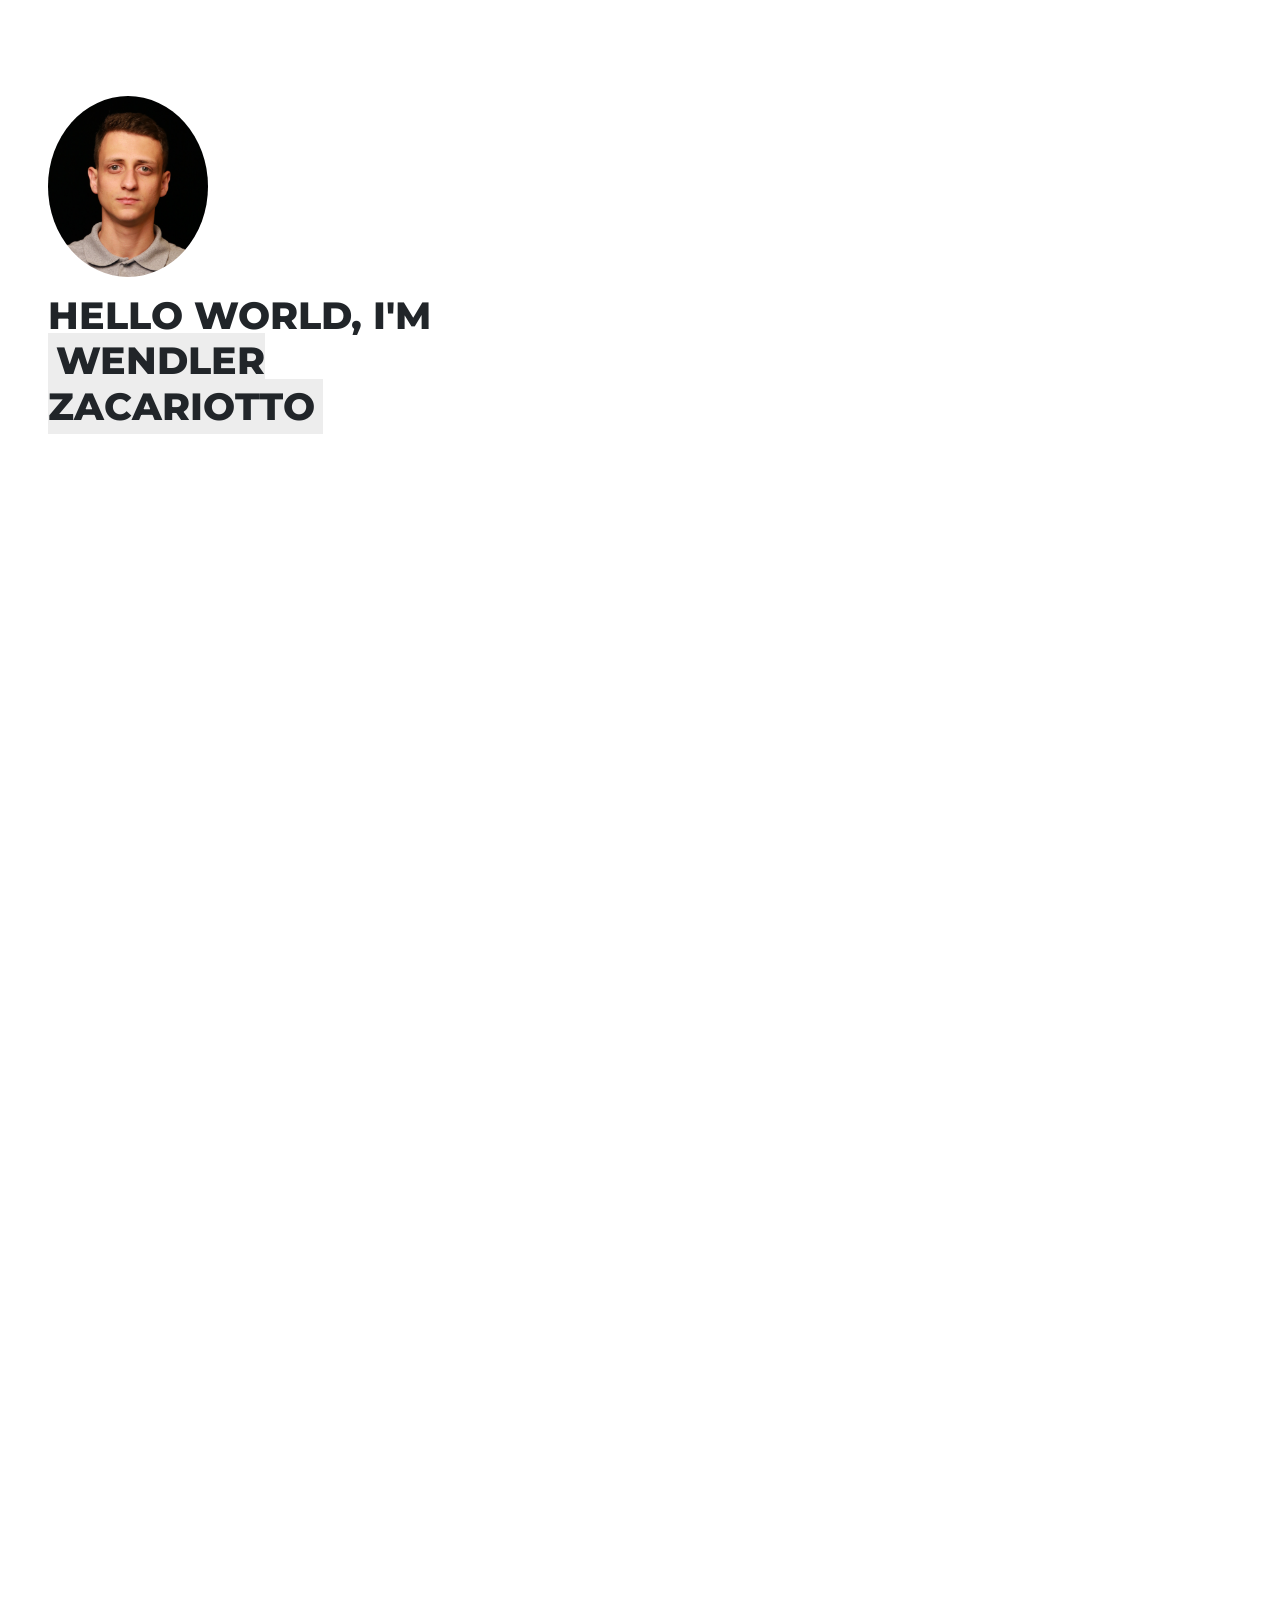
==== index.html @ e2d6850a "Initial Commit Hello world adding initial commit" ====
<!DOCTYPE html>
<html lang="en-US">
<head>
	<meta name="generator" content="Hugo 0.88.1" />
	<title>
			
			
					Wendler Zacariotto
			
	</title>
	<meta charset="utf-8">
	<meta name="viewport" content="width=device-width, initial-scale=1">
	
	<link rel="stylesheet" href="https://maxcdn.bootstrapcdn.com/bootstrap/4.0.0/css/bootstrap.min.css" integrity="sha384-Gn5384xqQ1aoWXA+058RXPxPg6fy4IWvTNh0E263XmFcJlSAwiGgFAW/dAiS6JXm" crossorigin="anonymous">
	
	<link rel="stylesheet" href="https://d1azc1qln24ryf.cloudfront.net/114779/Socicon/style-cf.css?u8vidh">
	<link rel="stylesheet" type="text/css" href="https://wenzaca.github.io/css/styles.css">
	
	<link href="https://fonts.googleapis.com/css?family=Montserrat:800" rel="stylesheet">
	<link rel="stylesheet" href="https://wenzaca.github.io/css/highlight.css">
	
	<link rel="stylesheet" href="https://use.fontawesome.com/releases/v5.3.1/css/all.css" integrity="sha384-mzrmE5qonljUremFsqc01SB46JvROS7bZs3IO2EmfFsd15uHvIt+Y8vEf7N7fWAU" crossorigin="anonymous">


	
	<meta name="author" content="Wendler Zacariotto">
	<meta name="theme-color" content="#000000">

	<link rel="alternate" type="application/rss&#43;xml" href="https://wenzaca.github.io/index.xml" />
	
<meta itemprop="name" content="Wendler Zacariotto">
<meta itemprop="description" content="">

<meta name="og:title" content="Wendler Zacariotto">
<meta name="og:description" content="">
<meta name="og:type" content="article">

<meta name="twitter:card" content="summary">
<meta name="twitter:title" content="Wendler Zacariotto">
<meta name="twitter:description" content="">

<meta name="article:author" content="Wendler Zacariotto">



<script type="application/ld+json">
{
    "@context": "http://schema.org",
    "@type": "WebSite",
    "url": "https:\/\/wenzaca.github.io\/",
    "name": "Wendler Zacariotto",
    "author": {
        "@type": "Person",
        "name": "Wendler Zacariotto"
    },
    "description": "",
}
</script>
 


</head>
<body class="clearfix">





<section id="sidebar" class="sidebar d-flex align-items-center p-5">
  <div class="main-info">

    <img src="https://wenzaca.github.io/images/author.jpeg" class="rounded-circle mb-3" width="160px">

    <h1 class="heading">Hello world, i&#39;m <span class="highlight">Wendler Zacariotto</span></h1>
    <p class="text-muted">Passionate about software development, I love seeing the results of my work being used by thousands of people!</p>

    <div class="social my-4">

      
        <a target="_blank" href="https://www.facebook.com/wenzaca/" rel="me">
          <i class="fab fa-facebook"></i>
        </a>
      
        <a target="_blank" href="https://github.com/wenzaca" rel="me">
          <i class="fab fa-github"></i>
        </a>
      
        <a target="_blank" href="https://www.instagram.com/wenzaca/" rel="me">
          <i class="fab fa-instagram"></i>
        </a>
      
        <a target="_blank" href="https://www.linkedin.com/in/wenzaca/" rel="me">
          <i class="fab fa-linkedin"></i>
        </a>
      
        <a target="_blank" href="https://medium.com/@wenzaca" rel="me">
          <i class="fab fa-medium"></i>
        </a>
      
        <a target="_blank" href="mailto:wenzaca@gmail.com">
          <i class="fas fa-envelope"></i>
        </a>
      

    </div>

    <div class="text-success my-3">
      <h2>About me</h2>
      <ul>
        <li>Software Developer Engineer II</li>
        <li>+5 years developing software</li>
        <li>Electrical engineer</li>
        <li>26 years old</li>
      </ul>
    </div>

    <a href="#contact" class="btn btn-dark btn-lg">Contact</a>


  </div>
</section>


<div class="main-content">
	
	

<section id="experience" class="green">
  <h2 class="heading">Experience</h2>
  <div id="timeline">
    
    <div class="timeline-item clearfix">
      <div class="timeline-icon"></div>
      
      <div class="timeline-content  right ">
        <span class="date">Jan 2015 - Oct 2015</span>
        <h6 class="h3 my-2">PUC Campinas</h6>
        
        
        <a target="_blank" href="https://www.puc-campinas.edu.br/">
          <i class="fas fa-link"></i>
          https://www.puc-campinas.edu.br/
        </a>
        
        <p class="">Scientific research using Python to control wireless sensor network</p>
      </div>
    </div>
    
    <div class="timeline-item clearfix">
      <div class="timeline-icon"></div>
      
      <div class="timeline-content ">
        <span class="date">Oct 2016 - Oct 2017</span>
        <h6 class="h3 my-2">Indra</h6>
        
        
        <a target="_blank" href="https://www.indracompany.com/">
          <i class="fas fa-link"></i>
          https://www.indracompany.com/
        </a>
        
        <p class="">Java developer Junior</p>
      </div>
    </div>
    
    <div class="timeline-item clearfix">
      <div class="timeline-icon"></div>
      
      <div class="timeline-content  right ">
        <span class="date">Oct 2017 - May 2018</span>
        <h6 class="h3 my-2">Actmind</h6>
        
        
        <a target="_blank" href="https://www.actminds.com/about-actminds/">
          <i class="fas fa-link"></i>
          https://www.actminds.com/about-actminds/
        </a>
        
        <p class="">Java Developer</p>
      </div>
    </div>
    
    <div class="timeline-item clearfix">
      <div class="timeline-icon"></div>
      
      <div class="timeline-content ">
        <span class="date">Aug 2018 - Aug 2019</span>
        <h6 class="h3 my-2">Amazon Web Services</h6>
        
        
        <a target="_blank" href="https://www.amazon.com/">
          <i class="fas fa-link"></i>
          https://www.amazon.com/
        </a>
        
        <p class="">Cloud Support Engineer</p>
      </div>
    </div>
    
    <div class="timeline-item clearfix">
      <div class="timeline-icon"></div>
      
      <div class="timeline-content  right ">
        <span class="date">Aug 2019 - Present</span>
        <h6 class="h3 my-2">Amazon</h6>
        
        
        <a target="_blank" href="https://www.amazon.com/">
          <i class="fas fa-link"></i>
          https://www.amazon.com/
        </a>
        
        <p class="">Software Developer Engineer II</p>
      </div>
    </div>
    
  </div>

</section>

</div>

<div style="z-index: 4; position: relative;">
	
	
</div>

<div class="main-content">
	

<section id="contact" class="bg-light d-flex align-items-center" style="height: 100vh;">
  <div class="container">
      <h2 class="heading mb-3">Contact</h2>

      <div class="text-success my-3">
        
      </div>

      <form action="https://formspree.io/wenzaca@gmail.com" method="post">
        <div class="form-row">
          <div class="col-12 col-xl-6 col-lg-6 col-md-6">
            <label>Name</label>
            <input type="text" class="form-control" name="name" placeholder="Name">
          </div>
          <div class="col-12 col-xl-6 col-lg-6 col-md-6">
            <label>Email</label>
            <input type="email" class="form-control" name="_replyto" placeholder="Email">
          </div>
        </div>

        <div class="form-group">
          <label>Message</label>
          <textarea placeholder="Message" name="message" class="form-control" rows="4"></textarea>
        </div>
        <button type="submit" class="btn btn-dark">Submit</button>
      </form>
  </div>
</section>

</div>

<script src="https://blog.uicard.io/js/highlight.min.js"></script>
<script>hljs.initHighlightingOnLoad();</script>

</body>

<script src="https://code.jquery.com/jquery-3.2.1.min.js" crossorigin="anonymous"></script>
<script src="https://cdnjs.cloudflare.com/ajax/libs/popper.js/1.12.9/umd/popper.min.js" integrity="sha384-ApNbgh9B+Y1QKtv3Rn7W3mgPxhU9K/ScQsAP7hUibX39j7fakFPskvXusvfa0b4Q" crossorigin="anonymous"></script>
<script src="https://maxcdn.bootstrapcdn.com/bootstrap/4.0.0/js/bootstrap.min.js" integrity="sha384-JZR6Spejh4U02d8jOt6vLEHfe/JQGiRRSQQxSfFWpi1MquVdAyjUar5+76PVCmYl" crossorigin="anonymous"></script>
<script src="https://wenzaca.github.io//js/main.js"></script>
</html>
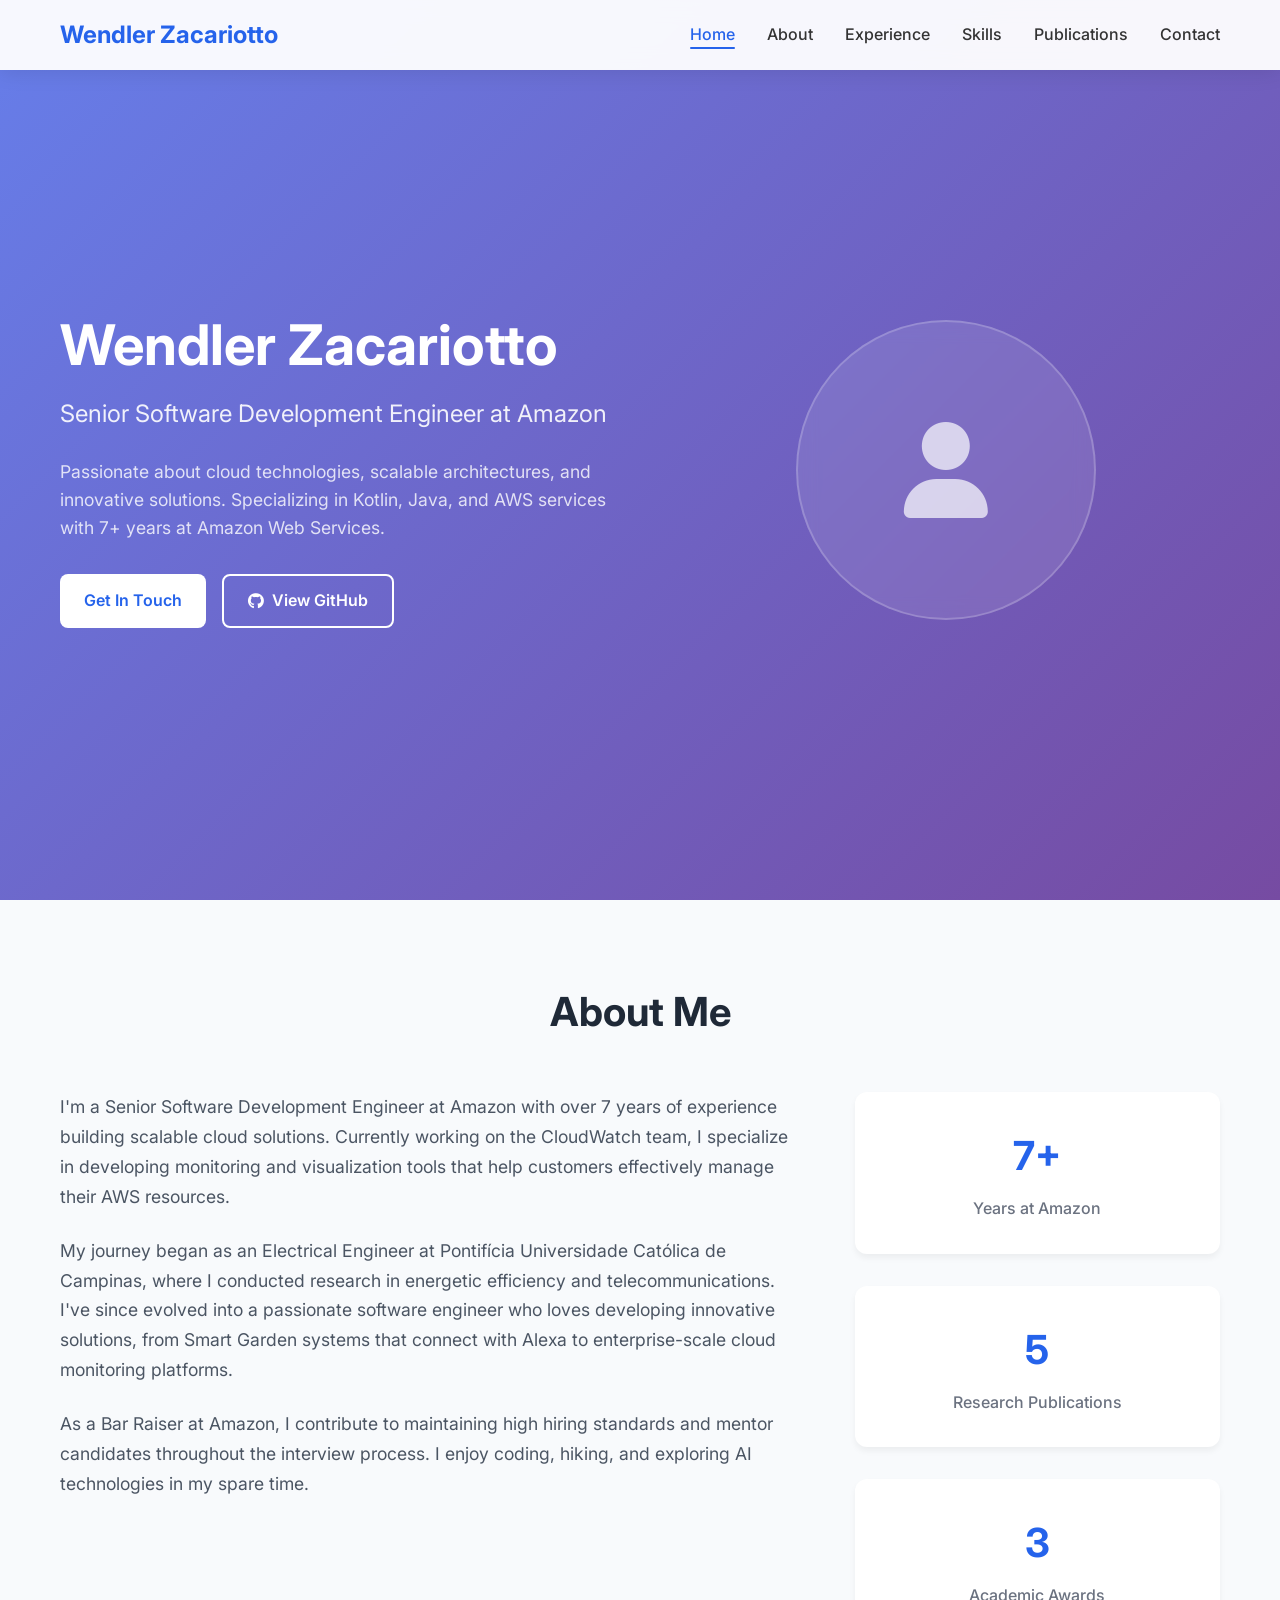
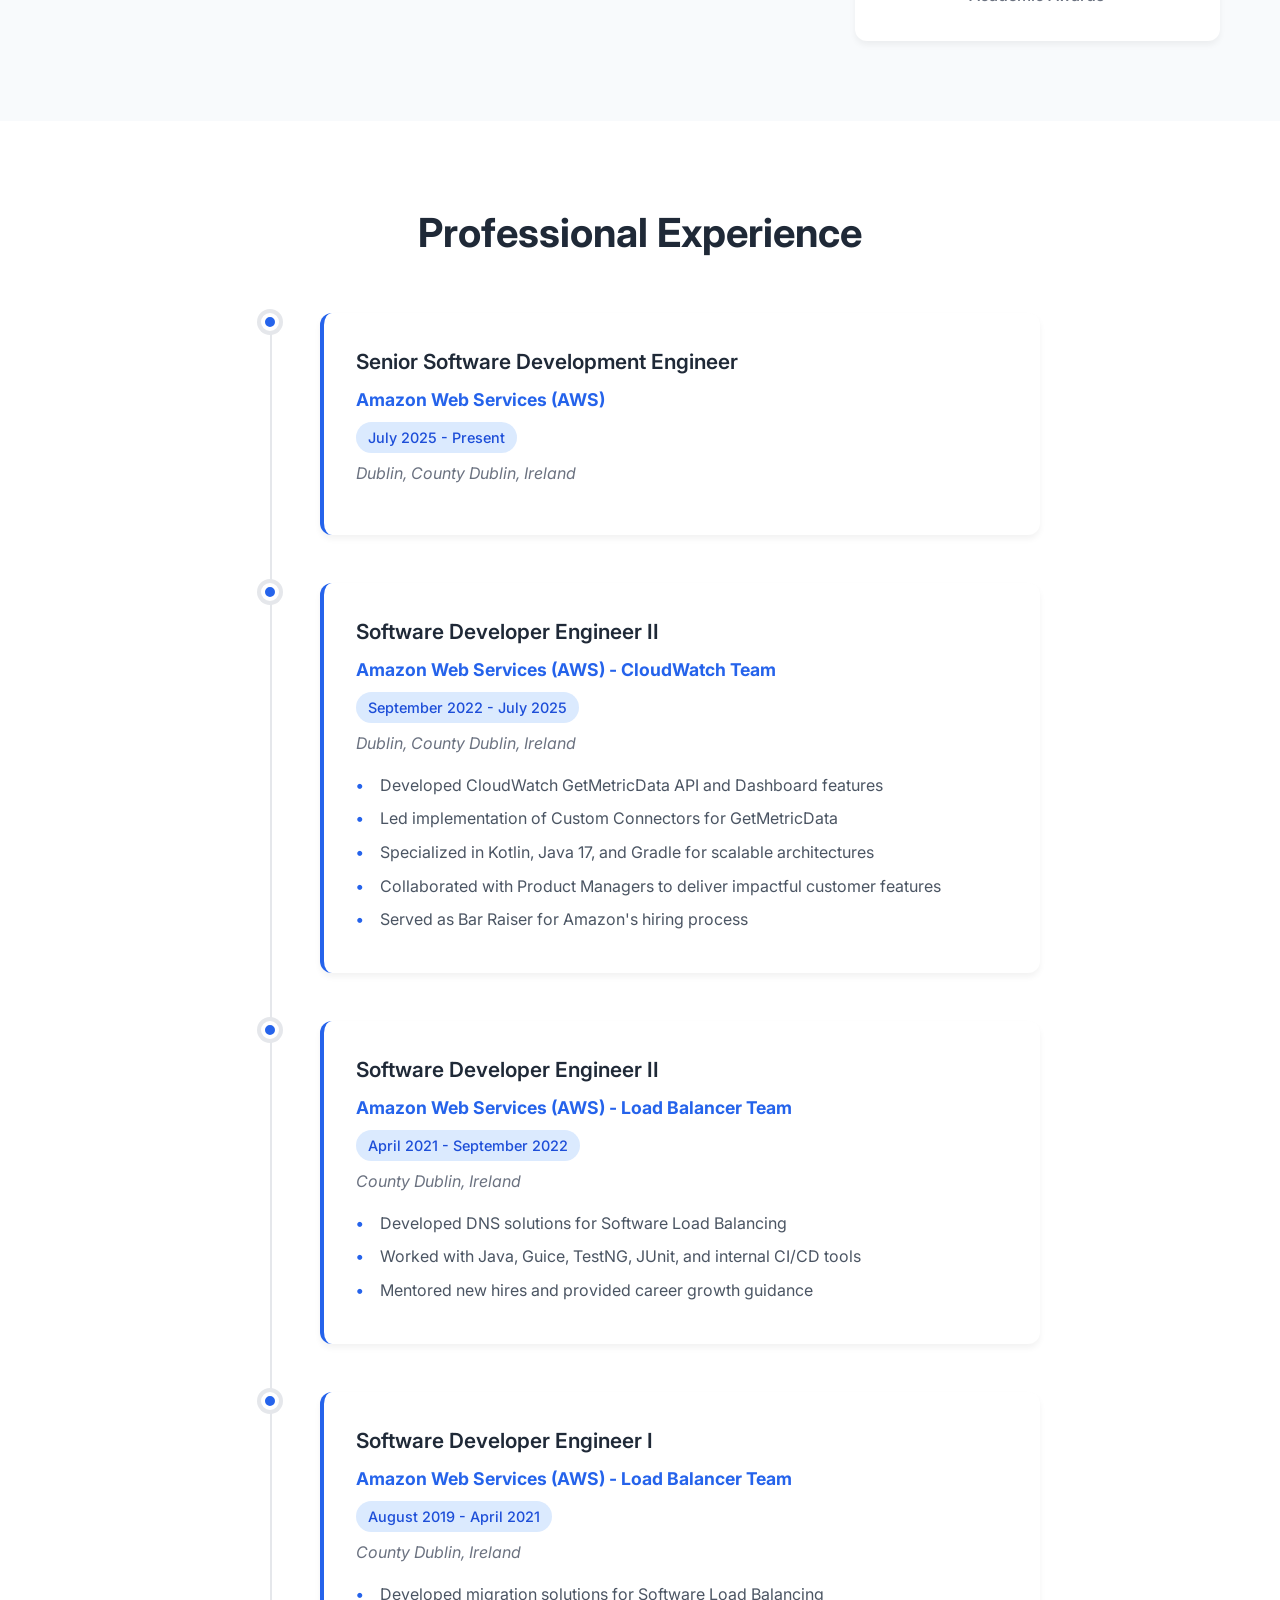
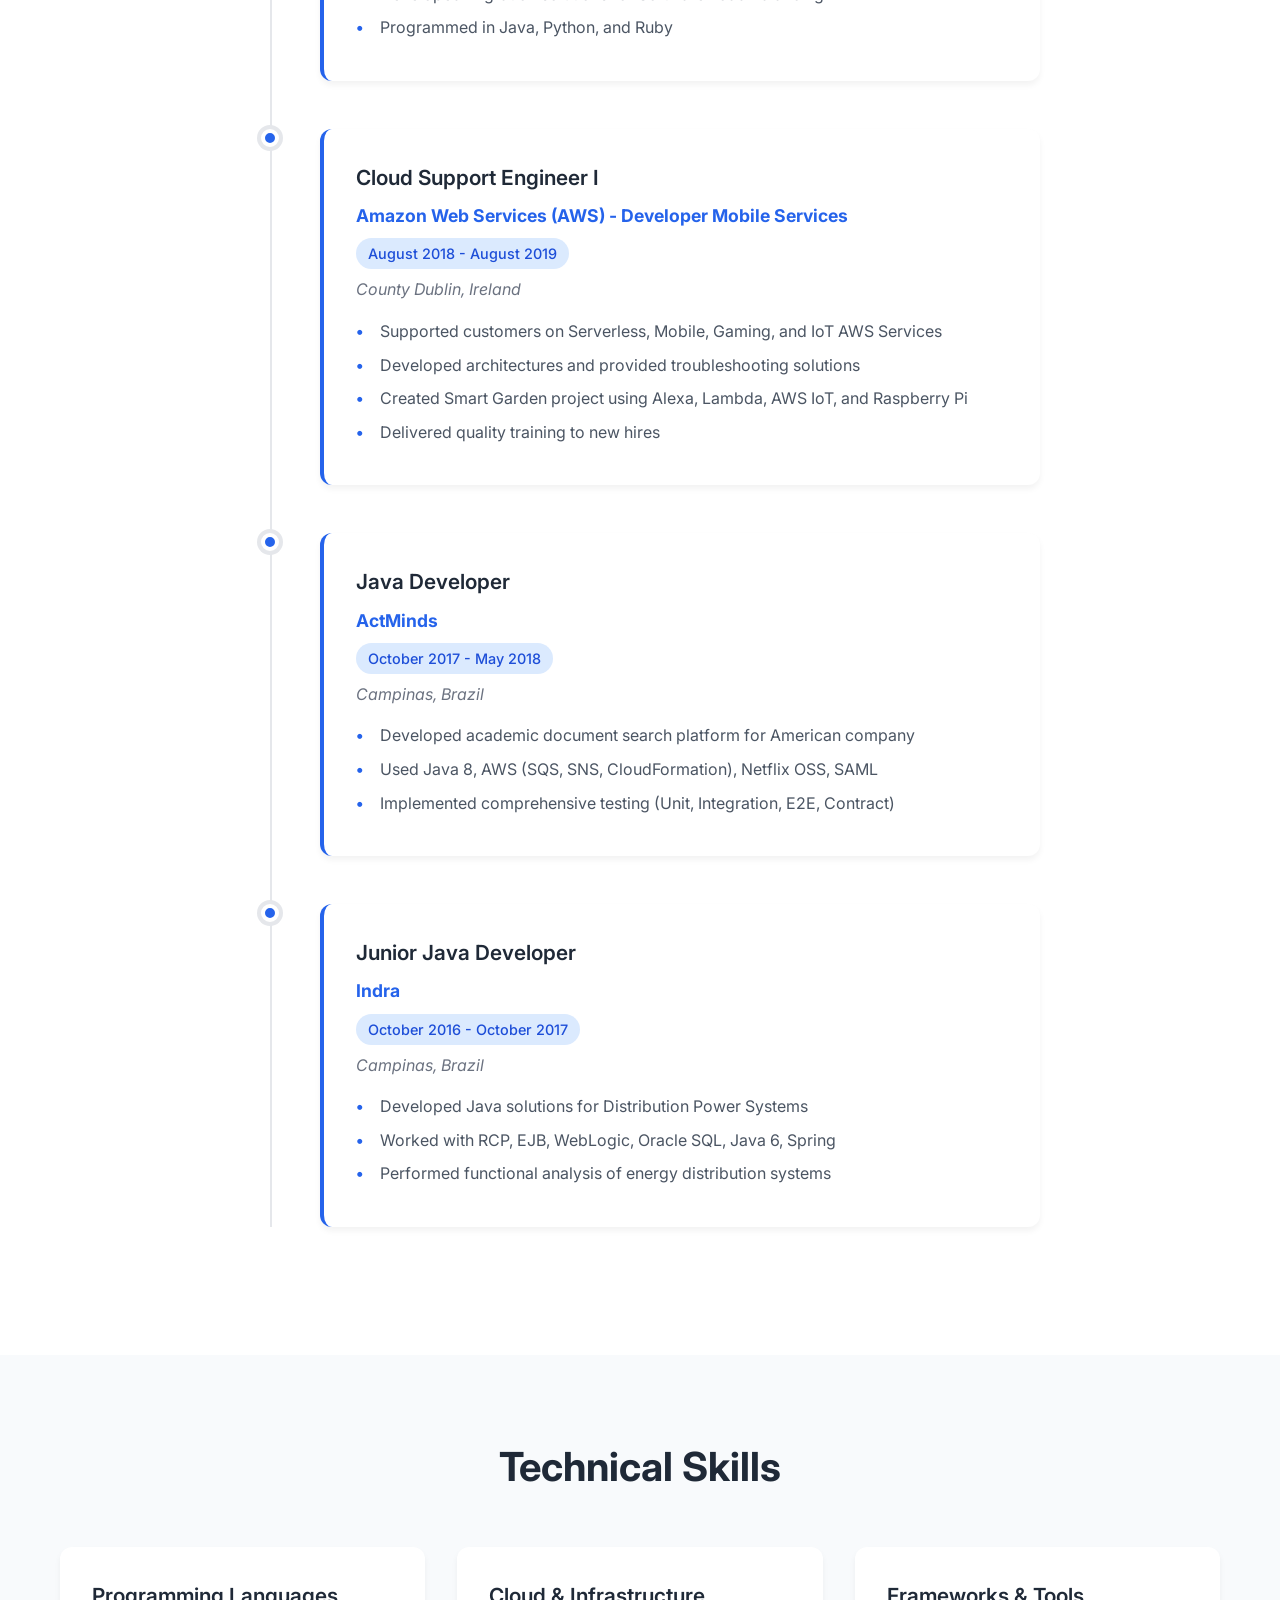
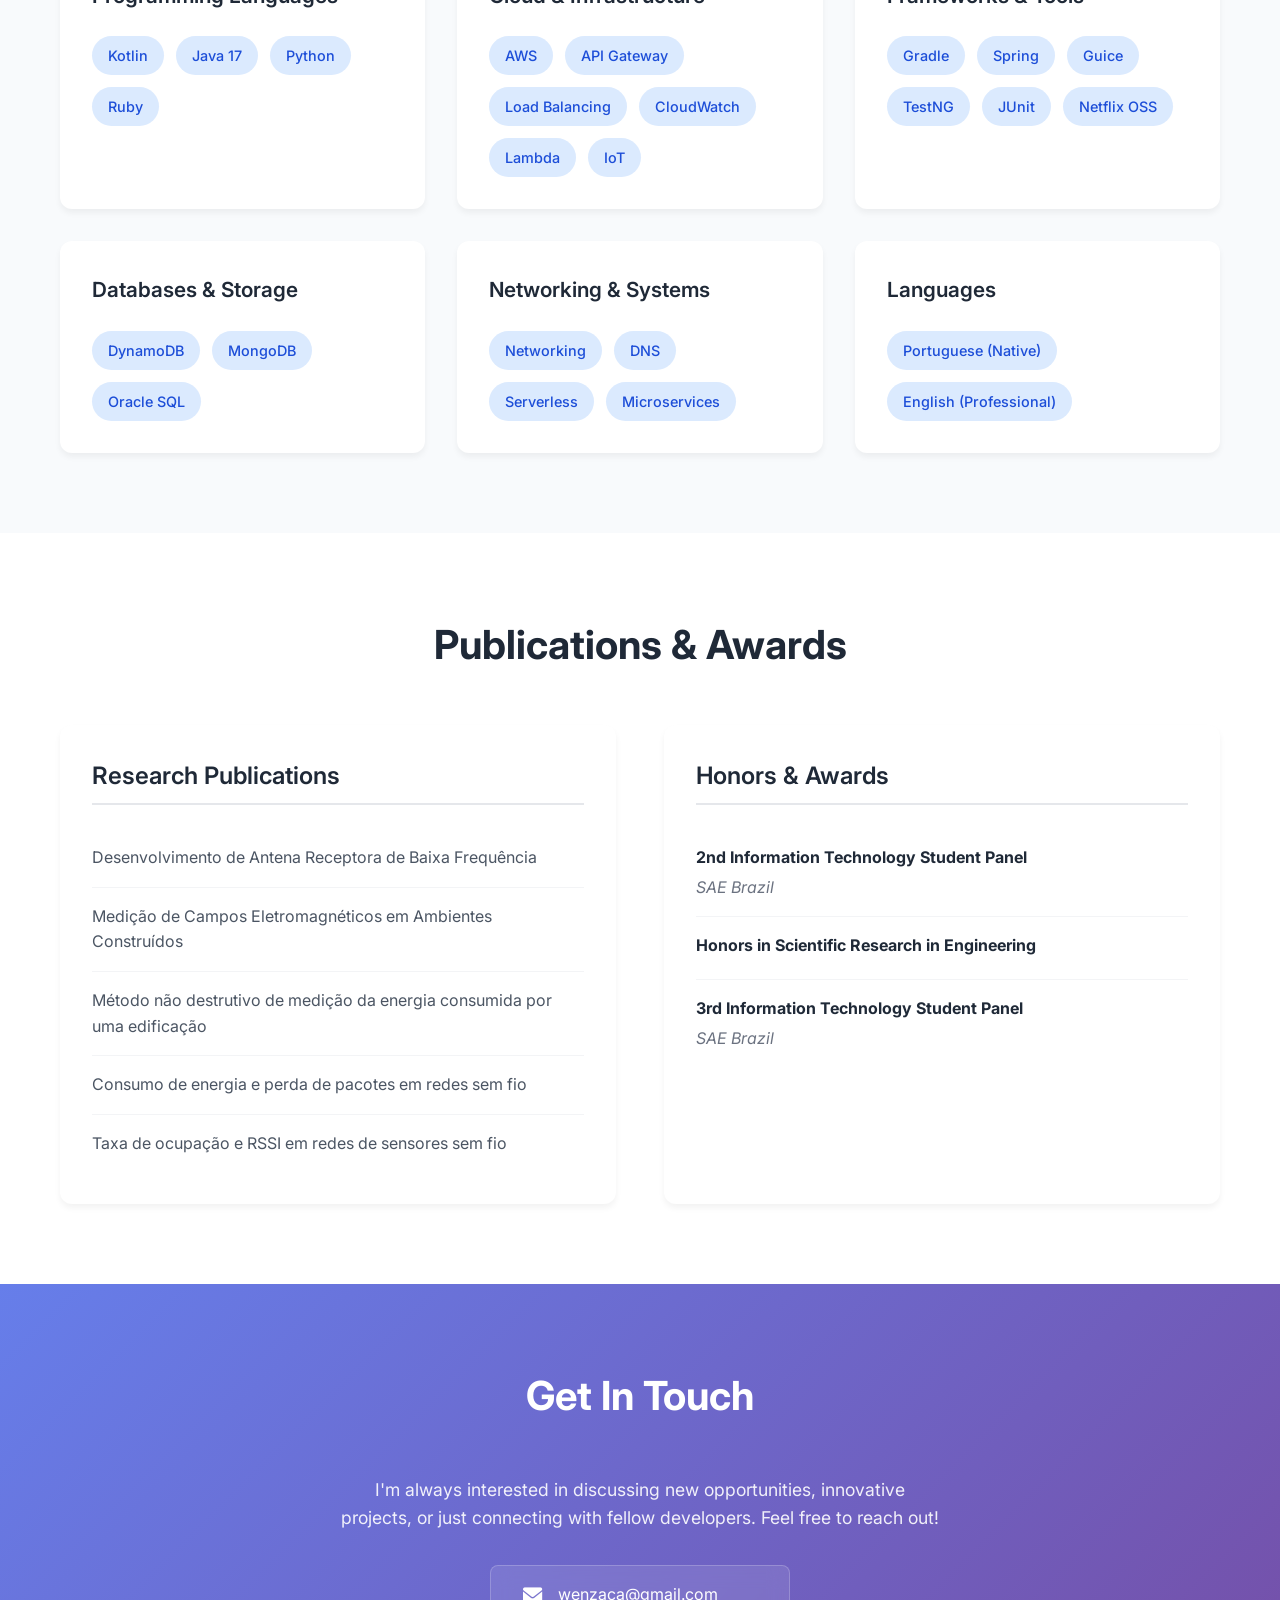
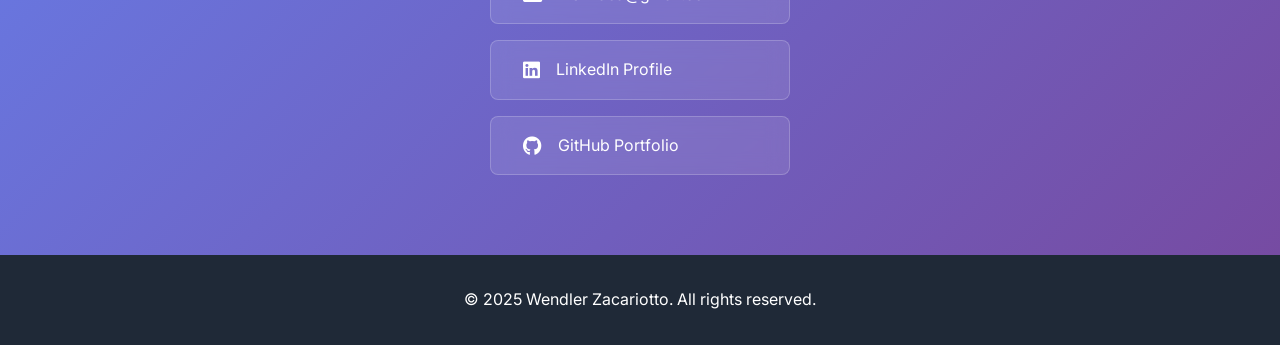
==== commit 31a85477: "Initial portfolio website - Professional site for Wendler Zacariotto" ====
--- a/index.html
+++ b/index.html
@@ -1,274 +1,357 @@
-
-
 <!DOCTYPE html>
-<html lang="en-US">
+<html lang="en">
 <head>
-	<meta name="generator" content="Hugo 0.88.1" />
-	<title>
-			
-			
-					Wendler Zacariotto
-			
-	</title>
-	<meta charset="utf-8">
-	<meta name="viewport" content="width=device-width, initial-scale=1">
-	
-	<link rel="stylesheet" href="https://maxcdn.bootstrapcdn.com/bootstrap/4.0.0/css/bootstrap.min.css" integrity="sha384-Gn5384xqQ1aoWXA+058RXPxPg6fy4IWvTNh0E263XmFcJlSAwiGgFAW/dAiS6JXm" crossorigin="anonymous">
-	
-	<link rel="stylesheet" href="https://d1azc1qln24ryf.cloudfront.net/114779/Socicon/style-cf.css?u8vidh">
-	<link rel="stylesheet" type="text/css" href="https://wenzaca.github.io/css/styles.css">
-	
-	<link href="https://fonts.googleapis.com/css?family=Montserrat:800" rel="stylesheet">
-	<link rel="stylesheet" href="https://wenzaca.github.io/css/highlight.css">
-	
-	<link rel="stylesheet" href="https://use.fontawesome.com/releases/v5.3.1/css/all.css" integrity="sha384-mzrmE5qonljUremFsqc01SB46JvROS7bZs3IO2EmfFsd15uHvIt+Y8vEf7N7fWAU" crossorigin="anonymous">
-
-
-	
-	<meta name="author" content="Wendler Zacariotto">
-	<meta name="theme-color" content="#000000">
-
-	<link rel="alternate" type="application/rss&#43;xml" href="https://wenzaca.github.io/index.xml" />
-	
-<meta itemprop="name" content="Wendler Zacariotto">
-<meta itemprop="description" content="">
-
-<meta name="og:title" content="Wendler Zacariotto">
-<meta name="og:description" content="">
-<meta name="og:type" content="article">
-
-<meta name="twitter:card" content="summary">
-<meta name="twitter:title" content="Wendler Zacariotto">
-<meta name="twitter:description" content="">
-
-<meta name="article:author" content="Wendler Zacariotto">
-
-
-
-<script type="application/ld+json">
-{
-    "@context": "http://schema.org",
-    "@type": "WebSite",
-    "url": "https:\/\/wenzaca.github.io\/",
-    "name": "Wendler Zacariotto",
-    "author": {
-        "@type": "Person",
-        "name": "Wendler Zacariotto"
-    },
-    "description": "",
-}
-</script>
- 
-
-
+    <meta charset="UTF-8">
+    <meta name="viewport" content="width=device-width, initial-scale=1.0">
+    <title>Wendler Zacariotto - Senior Software Development Engineer</title>
+    <link rel="stylesheet" href="styles.css">
+    <link href="https://fonts.googleapis.com/css2?family=Inter:wght@300;400;500;600;700&display=swap" rel="stylesheet">
+    <link rel="stylesheet" href="https://cdnjs.cloudflare.com/ajax/libs/font-awesome/6.0.0/css/all.min.css">
 </head>
-<body class="clearfix">
-
-
-
-
-
-<section id="sidebar" class="sidebar d-flex align-items-center p-5">
-  <div class="main-info">
-
-    <img src="https://wenzaca.github.io/images/author.jpeg" class="rounded-circle mb-3" width="160px">
-
-    <h1 class="heading">Hello world, i&#39;m <span class="highlight">Wendler Zacariotto</span></h1>
-    <p class="text-muted">Passionate about software development, I love seeing the results of my work being used by thousands of people!</p>
-
-    <div class="social my-4">
-
-      
-        <a target="_blank" href="https://www.facebook.com/wenzaca/" rel="me">
-          <i class="fab fa-facebook"></i>
-        </a>
-      
-        <a target="_blank" href="https://github.com/wenzaca" rel="me">
-          <i class="fab fa-github"></i>
-        </a>
-      
-        <a target="_blank" href="https://www.instagram.com/wenzaca/" rel="me">
-          <i class="fab fa-instagram"></i>
-        </a>
-      
-        <a target="_blank" href="https://www.linkedin.com/in/wenzaca/" rel="me">
-          <i class="fab fa-linkedin"></i>
-        </a>
-      
-        <a target="_blank" href="https://medium.com/@wenzaca" rel="me">
-          <i class="fab fa-medium"></i>
-        </a>
-      
-        <a target="_blank" href="mailto:wenzaca@gmail.com">
-          <i class="fas fa-envelope"></i>
-        </a>
-      
-
-    </div>
-
-    <div class="text-success my-3">
-      <h2>About me</h2>
-      <ul>
-        <li>Software Developer Engineer II</li>
-        <li>+5 years developing software</li>
-        <li>Electrical engineer</li>
-        <li>26 years old</li>
-      </ul>
-    </div>
-
-    <a href="#contact" class="btn btn-dark btn-lg">Contact</a>
-
-
-  </div>
-</section>
-
-
-<div class="main-content">
-	
-	
-
-<section id="experience" class="green">
-  <h2 class="heading">Experience</h2>
-  <div id="timeline">
-    
-    <div class="timeline-item clearfix">
-      <div class="timeline-icon"></div>
-      
-      <div class="timeline-content  right ">
-        <span class="date">Jan 2015 - Oct 2015</span>
-        <h6 class="h3 my-2">PUC Campinas</h6>
-        
-        
-        <a target="_blank" href="https://www.puc-campinas.edu.br/">
-          <i class="fas fa-link"></i>
-          https://www.puc-campinas.edu.br/
-        </a>
-        
-        <p class="">Scientific research using Python to control wireless sensor network</p>
-      </div>
-    </div>
-    
-    <div class="timeline-item clearfix">
-      <div class="timeline-icon"></div>
-      
-      <div class="timeline-content ">
-        <span class="date">Oct 2016 - Oct 2017</span>
-        <h6 class="h3 my-2">Indra</h6>
-        
-        
-        <a target="_blank" href="https://www.indracompany.com/">
-          <i class="fas fa-link"></i>
-          https://www.indracompany.com/
-        </a>
-        
-        <p class="">Java developer Junior</p>
-      </div>
-    </div>
-    
-    <div class="timeline-item clearfix">
-      <div class="timeline-icon"></div>
-      
-      <div class="timeline-content  right ">
-        <span class="date">Oct 2017 - May 2018</span>
-        <h6 class="h3 my-2">Actmind</h6>
-        
-        
-        <a target="_blank" href="https://www.actminds.com/about-actminds/">
-          <i class="fas fa-link"></i>
-          https://www.actminds.com/about-actminds/
-        </a>
-        
-        <p class="">Java Developer</p>
-      </div>
-    </div>
-    
-    <div class="timeline-item clearfix">
-      <div class="timeline-icon"></div>
-      
-      <div class="timeline-content ">
-        <span class="date">Aug 2018 - Aug 2019</span>
-        <h6 class="h3 my-2">Amazon Web Services</h6>
-        
-        
-        <a target="_blank" href="https://www.amazon.com/">
-          <i class="fas fa-link"></i>
-          https://www.amazon.com/
-        </a>
-        
-        <p class="">Cloud Support Engineer</p>
-      </div>
-    </div>
-    
-    <div class="timeline-item clearfix">
-      <div class="timeline-icon"></div>
-      
-      <div class="timeline-content  right ">
-        <span class="date">Aug 2019 - Present</span>
-        <h6 class="h3 my-2">Amazon</h6>
-        
-        
-        <a target="_blank" href="https://www.amazon.com/">
-          <i class="fas fa-link"></i>
-          https://www.amazon.com/
-        </a>
-        
-        <p class="">Software Developer Engineer II</p>
-      </div>
-    </div>
-    
-  </div>
-
-</section>
-
-</div>
-
-<div style="z-index: 4; position: relative;">
-	
-	
-</div>
-
-<div class="main-content">
-	
-
-<section id="contact" class="bg-light d-flex align-items-center" style="height: 100vh;">
-  <div class="container">
-      <h2 class="heading mb-3">Contact</h2>
-
-      <div class="text-success my-3">
-        
-      </div>
-
-      <form action="https://formspree.io/wenzaca@gmail.com" method="post">
-        <div class="form-row">
-          <div class="col-12 col-xl-6 col-lg-6 col-md-6">
-            <label>Name</label>
-            <input type="text" class="form-control" name="name" placeholder="Name">
-          </div>
-          <div class="col-12 col-xl-6 col-lg-6 col-md-6">
-            <label>Email</label>
-            <input type="email" class="form-control" name="_replyto" placeholder="Email">
-          </div>
+<body>
+    <nav class="navbar">
+        <div class="nav-container">
+            <div class="nav-logo">
+                <a href="#home">Wendler Zacariotto</a>
+            </div>
+            <ul class="nav-menu">
+                <li class="nav-item">
+                    <a href="#home" class="nav-link">Home</a>
+                </li>
+                <li class="nav-item">
+                    <a href="#about" class="nav-link">About</a>
+                </li>
+                <li class="nav-item">
+                    <a href="#experience" class="nav-link">Experience</a>
+                </li>
+                <li class="nav-item">
+                    <a href="#skills" class="nav-link">Skills</a>
+                </li>
+                <li class="nav-item">
+                    <a href="#publications" class="nav-link">Publications</a>
+                </li>
+                <li class="nav-item">
+                    <a href="#contact" class="nav-link">Contact</a>
+                </li>
+            </ul>
+            <div class="hamburger">
+                <span class="bar"></span>
+                <span class="bar"></span>
+                <span class="bar"></span>
+            </div>
         </div>
-
-        <div class="form-group">
-          <label>Message</label>
-          <textarea placeholder="Message" name="message" class="form-control" rows="4"></textarea>
+    </nav>
+
+    <main>
+        <!-- Hero Section -->
+        <section id="home" class="hero">
+            <div class="hero-container">
+                <div class="hero-content">
+                    <h1 class="hero-title">Wendler Zacariotto</h1>
+                    <h2 class="hero-subtitle">Senior Software Development Engineer at Amazon</h2>
+                    <p class="hero-description">
+                        Passionate about cloud technologies, scalable architectures, and innovative solutions. 
+                        Specializing in Kotlin, Java, and AWS services with 7+ years at Amazon Web Services.
+                    </p>
+                    <div class="hero-buttons">
+                        <a href="#contact" class="btn btn-primary">Get In Touch</a>
+                        <a href="https://github.com/wenzaca" target="_blank" class="btn btn-secondary">
+                            <i class="fab fa-github"></i> View GitHub
+                        </a>
+                    </div>
+                </div>
+                <div class="hero-image">
+                    <div class="profile-placeholder">
+                        <i class="fas fa-user"></i>
+                    </div>
+                </div>
+            </div>
+        </section>
+
+        <!-- About Section -->
+        <section id="about" class="about">
+            <div class="container">
+                <h2 class="section-title">About Me</h2>
+                <div class="about-content">
+                    <div class="about-text">
+                        <p>
+                            I'm a Senior Software Development Engineer at Amazon with over 7 years of experience 
+                            building scalable cloud solutions. Currently working on the CloudWatch team, I specialize 
+                            in developing monitoring and visualization tools that help customers effectively manage 
+                            their AWS resources.
+                        </p>
+                        <p>
+                            My journey began as an Electrical Engineer at Pontifícia Universidade Católica de Campinas, 
+                            where I conducted research in energetic efficiency and telecommunications. I've since evolved 
+                            into a passionate software engineer who loves developing innovative solutions, from Smart 
+                            Garden systems that connect with Alexa to enterprise-scale cloud monitoring platforms.
+                        </p>
+                        <p>
+                            As a Bar Raiser at Amazon, I contribute to maintaining high hiring standards and mentor 
+                            candidates throughout the interview process. I enjoy coding, hiking, and exploring AI 
+                            technologies in my spare time.
+                        </p>
+                    </div>
+                    <div class="about-stats">
+                        <div class="stat">
+                            <h3>7+</h3>
+                            <p>Years at Amazon</p>
+                        </div>
+                        <div class="stat">
+                            <h3>5</h3>
+                            <p>Research Publications</p>
+                        </div>
+                        <div class="stat">
+                            <h3>3</h3>
+                            <p>Academic Awards</p>
+                        </div>
+                    </div>
+                </div>
+            </div>
+        </section>
+
+        <!-- Experience Section -->
+        <section id="experience" class="experience">
+            <div class="container">
+                <h2 class="section-title">Professional Experience</h2>
+                <div class="timeline">
+                    <div class="timeline-item">
+                        <div class="timeline-dot"></div>
+                        <div class="timeline-content">
+                            <h3>Senior Software Development Engineer</h3>
+                            <h4>Amazon Web Services (AWS)</h4>
+                            <span class="timeline-date">July 2025 - Present</span>
+                            <p class="timeline-location">Dublin, County Dublin, Ireland</p>
+                        </div>
+                    </div>
+
+                    <div class="timeline-item">
+                        <div class="timeline-dot"></div>
+                        <div class="timeline-content">
+                            <h3>Software Developer Engineer II</h3>
+                            <h4>Amazon Web Services (AWS) - CloudWatch Team</h4>
+                            <span class="timeline-date">September 2022 - July 2025</span>
+                            <p class="timeline-location">Dublin, County Dublin, Ireland</p>
+                            <ul>
+                                <li>Developed CloudWatch GetMetricData API and Dashboard features</li>
+                                <li>Led implementation of Custom Connectors for GetMetricData</li>
+                                <li>Specialized in Kotlin, Java 17, and Gradle for scalable architectures</li>
+                                <li>Collaborated with Product Managers to deliver impactful customer features</li>
+                                <li>Served as Bar Raiser for Amazon's hiring process</li>
+                            </ul>
+                        </div>
+                    </div>
+
+                    <div class="timeline-item">
+                        <div class="timeline-dot"></div>
+                        <div class="timeline-content">
+                            <h3>Software Developer Engineer II</h3>
+                            <h4>Amazon Web Services (AWS) - Load Balancer Team</h4>
+                            <span class="timeline-date">April 2021 - September 2022</span>
+                            <p class="timeline-location">County Dublin, Ireland</p>
+                            <ul>
+                                <li>Developed DNS solutions for Software Load Balancing</li>
+                                <li>Worked with Java, Guice, TestNG, JUnit, and internal CI/CD tools</li>
+                                <li>Mentored new hires and provided career growth guidance</li>
+                            </ul>
+                        </div>
+                    </div>
+
+                    <div class="timeline-item">
+                        <div class="timeline-dot"></div>
+                        <div class="timeline-content">
+                            <h3>Software Developer Engineer I</h3>
+                            <h4>Amazon Web Services (AWS) - Load Balancer Team</h4>
+                            <span class="timeline-date">August 2019 - April 2021</span>
+                            <p class="timeline-location">County Dublin, Ireland</p>
+                            <ul>
+                                <li>Developed migration solutions for Software Load Balancing</li>
+                                <li>Programmed in Java, Python, and Ruby</li>
+                            </ul>
+                        </div>
+                    </div>
+
+                    <div class="timeline-item">
+                        <div class="timeline-dot"></div>
+                        <div class="timeline-content">
+                            <h3>Cloud Support Engineer I</h3>
+                            <h4>Amazon Web Services (AWS) - Developer Mobile Services</h4>
+                            <span class="timeline-date">August 2018 - August 2019</span>
+                            <p class="timeline-location">County Dublin, Ireland</p>
+                            <ul>
+                                <li>Supported customers on Serverless, Mobile, Gaming, and IoT AWS Services</li>
+                                <li>Developed architectures and provided troubleshooting solutions</li>
+                                <li>Created Smart Garden project using Alexa, Lambda, AWS IoT, and Raspberry Pi</li>
+                                <li>Delivered quality training to new hires</li>
+                            </ul>
+                        </div>
+                    </div>
+
+                    <div class="timeline-item">
+                        <div class="timeline-dot"></div>
+                        <div class="timeline-content">
+                            <h3>Java Developer</h3>
+                            <h4>ActMinds</h4>
+                            <span class="timeline-date">October 2017 - May 2018</span>
+                            <p class="timeline-location">Campinas, Brazil</p>
+                            <ul>
+                                <li>Developed academic document search platform for American company</li>
+                                <li>Used Java 8, AWS (SQS, SNS, CloudFormation), Netflix OSS, SAML</li>
+                                <li>Implemented comprehensive testing (Unit, Integration, E2E, Contract)</li>
+                            </ul>
+                        </div>
+                    </div>
+
+                    <div class="timeline-item">
+                        <div class="timeline-dot"></div>
+                        <div class="timeline-content">
+                            <h3>Junior Java Developer</h3>
+                            <h4>Indra</h4>
+                            <span class="timeline-date">October 2016 - October 2017</span>
+                            <p class="timeline-location">Campinas, Brazil</p>
+                            <ul>
+                                <li>Developed Java solutions for Distribution Power Systems</li>
+                                <li>Worked with RCP, EJB, WebLogic, Oracle SQL, Java 6, Spring</li>
+                                <li>Performed functional analysis of energy distribution systems</li>
+                            </ul>
+                        </div>
+                    </div>
+                </div>
+            </div>
+        </section>
+
+        <!-- Skills Section -->
+        <section id="skills" class="skills">
+            <div class="container">
+                <h2 class="section-title">Technical Skills</h2>
+                <div class="skills-grid">
+                    <div class="skill-category">
+                        <h3>Programming Languages</h3>
+                        <div class="skill-tags">
+                            <span class="skill-tag">Kotlin</span>
+                            <span class="skill-tag">Java 17</span>
+                            <span class="skill-tag">Python</span>
+                            <span class="skill-tag">Ruby</span>
+                        </div>
+                    </div>
+                    <div class="skill-category">
+                        <h3>Cloud & Infrastructure</h3>
+                        <div class="skill-tags">
+                            <span class="skill-tag">AWS</span>
+                            <span class="skill-tag">API Gateway</span>
+                            <span class="skill-tag">Load Balancing</span>
+                            <span class="skill-tag">CloudWatch</span>
+                            <span class="skill-tag">Lambda</span>
+                            <span class="skill-tag">IoT</span>
+                        </div>
+                    </div>
+                    <div class="skill-category">
+                        <h3>Frameworks & Tools</h3>
+                        <div class="skill-tags">
+                            <span class="skill-tag">Gradle</span>
+                            <span class="skill-tag">Spring</span>
+                            <span class="skill-tag">Guice</span>
+                            <span class="skill-tag">TestNG</span>
+                            <span class="skill-tag">JUnit</span>
+                            <span class="skill-tag">Netflix OSS</span>
+                        </div>
+                    </div>
+                    <div class="skill-category">
+                        <h3>Databases & Storage</h3>
+                        <div class="skill-tags">
+                            <span class="skill-tag">DynamoDB</span>
+                            <span class="skill-tag">MongoDB</span>
+                            <span class="skill-tag">Oracle SQL</span>
+                        </div>
+                    </div>
+                    <div class="skill-category">
+                        <h3>Networking & Systems</h3>
+                        <div class="skill-tags">
+                            <span class="skill-tag">Networking</span>
+                            <span class="skill-tag">DNS</span>
+                            <span class="skill-tag">Serverless</span>
+                            <span class="skill-tag">Microservices</span>
+                        </div>
+                    </div>
+                    <div class="skill-category">
+                        <h3>Languages</h3>
+                        <div class="skill-tags">
+                            <span class="skill-tag">Portuguese (Native)</span>
+                            <span class="skill-tag">English (Professional)</span>
+                        </div>
+                    </div>
+                </div>
+            </div>
+        </section>
+
+        <!-- Publications Section -->
+        <section id="publications" class="publications">
+            <div class="container">
+                <h2 class="section-title">Publications & Awards</h2>
+                <div class="publications-grid">
+                    <div class="publication-category">
+                        <h3>Research Publications</h3>
+                        <ul class="publication-list">
+                            <li>Desenvolvimento de Antena Receptora de Baixa Frequência</li>
+                            <li>Medição de Campos Eletromagnéticos em Ambientes Construídos</li>
+                            <li>Método não destrutivo de medição da energia consumida por uma edificação</li>
+                            <li>Consumo de energia e perda de pacotes em redes sem fio</li>
+                            <li>Taxa de ocupação e RSSI em redes de sensores sem fio</li>
+                        </ul>
+                    </div>
+                    <div class="publication-category">
+                        <h3>Honors & Awards</h3>
+                        <ul class="award-list">
+                            <li>
+                                <strong>2nd Information Technology Student Panel</strong>
+                                <span>SAE Brazil</span>
+                            </li>
+                            <li>
+                                <strong>Honors in Scientific Research in Engineering</strong>
+                            </li>
+                            <li>
+                                <strong>3rd Information Technology Student Panel</strong>
+                                <span>SAE Brazil</span>
+                            </li>
+                        </ul>
+                    </div>
+                </div>
+            </div>
+        </section>
+
+        <!-- Contact Section -->
+        <section id="contact" class="contact">
+            <div class="container">
+                <h2 class="section-title">Get In Touch</h2>
+                <div class="contact-content">
+                    <div class="contact-info">
+                        <p>I'm always interested in discussing new opportunities, innovative projects, or just connecting with fellow developers. Feel free to reach out!</p>
+                        <div class="contact-links">
+                            <a href="mailto:wenzaca@gmail.com" class="contact-link">
+                                <i class="fas fa-envelope"></i>
+                                <span>wenzaca@gmail.com</span>
+                            </a>
+                            <a href="https://www.linkedin.com/in/wenzaca" target="_blank" class="contact-link">
+                                <i class="fab fa-linkedin"></i>
+                                <span>LinkedIn Profile</span>
+                            </a>
+                            <a href="https://github.com/wenzaca" target="_blank" class="contact-link">
+                                <i class="fab fa-github"></i>
+                                <span>GitHub Portfolio</span>
+                            </a>
+                        </div>
+                    </div>
+                </div>
+            </div>
+        </section>
+    </main>
+
+    <footer class="footer">
+        <div class="container">
+            <p>&copy; 2025 Wendler Zacariotto. All rights reserved.</p>
         </div>
-        <button type="submit" class="btn btn-dark">Submit</button>
-      </form>
-  </div>
-</section>
-
-</div>
-
-<script src="https://blog.uicard.io/js/highlight.min.js"></script>
-<script>hljs.initHighlightingOnLoad();</script>
-
+    </footer>
+
+    <script src="script.js"></script>
 </body>
-
-<script src="https://code.jquery.com/jquery-3.2.1.min.js" crossorigin="anonymous"></script>
-<script src="https://cdnjs.cloudflare.com/ajax/libs/popper.js/1.12.9/umd/popper.min.js" integrity="sha384-ApNbgh9B+Y1QKtv3Rn7W3mgPxhU9K/ScQsAP7hUibX39j7fakFPskvXusvfa0b4Q" crossorigin="anonymous"></script>
-<script src="https://maxcdn.bootstrapcdn.com/bootstrap/4.0.0/js/bootstrap.min.js" integrity="sha384-JZR6Spejh4U02d8jOt6vLEHfe/JQGiRRSQQxSfFWpi1MquVdAyjUar5+76PVCmYl" crossorigin="anonymous"></script>
-<script src="https://wenzaca.github.io//js/main.js"></script>
 </html>
-
--- a/styles.css
+++ b/styles.css
@@ -0,0 +1,620 @@
+/* Reset and Base Styles */
+* {
+    margin: 0;
+    padding: 0;
+    box-sizing: border-box;
+}
+
+html {
+    scroll-behavior: smooth;
+}
+
+body {
+    font-family: 'Inter', sans-serif;
+    line-height: 1.6;
+    color: #333;
+    background-color: #ffffff;
+}
+
+.container {
+    max-width: 1200px;
+    margin: 0 auto;
+    padding: 0 20px;
+}
+
+/* Navigation */
+.navbar {
+    position: fixed;
+    top: 0;
+    width: 100%;
+    background: rgba(255, 255, 255, 0.95);
+    backdrop-filter: blur(10px);
+    z-index: 1000;
+    padding: 1rem 0;
+    box-shadow: 0 2px 20px rgba(0, 0, 0, 0.1);
+}
+
+.nav-container {
+    max-width: 1200px;
+    margin: 0 auto;
+    padding: 0 20px;
+    display: flex;
+    justify-content: space-between;
+    align-items: center;
+}
+
+.nav-logo a {
+    font-size: 1.5rem;
+    font-weight: 700;
+    color: #2563eb;
+    text-decoration: none;
+}
+
+.nav-menu {
+    display: flex;
+    list-style: none;
+    gap: 2rem;
+}
+
+.nav-link {
+    text-decoration: none;
+    color: #333;
+    font-weight: 500;
+    transition: color 0.3s ease;
+}
+
+.nav-link:hover {
+    color: #2563eb;
+}
+
+.hamburger {
+    display: none;
+    flex-direction: column;
+    cursor: pointer;
+}
+
+.bar {
+    width: 25px;
+    height: 3px;
+    background-color: #333;
+    margin: 3px 0;
+    transition: 0.3s;
+}
+
+/* Hero Section */
+.hero {
+    padding: 120px 0 80px;
+    background: linear-gradient(135deg, #667eea 0%, #764ba2 100%);
+    color: white;
+    min-height: 100vh;
+    display: flex;
+    align-items: center;
+}
+
+.hero-container {
+    max-width: 1200px;
+    margin: 0 auto;
+    padding: 0 20px;
+    display: grid;
+    grid-template-columns: 1fr 1fr;
+    gap: 4rem;
+    align-items: center;
+}
+
+.hero-title {
+    font-size: 3.5rem;
+    font-weight: 700;
+    margin-bottom: 1rem;
+    line-height: 1.2;
+}
+
+.hero-subtitle {
+    font-size: 1.5rem;
+    font-weight: 400;
+    margin-bottom: 1.5rem;
+    opacity: 0.9;
+}
+
+.hero-description {
+    font-size: 1.1rem;
+    margin-bottom: 2rem;
+    opacity: 0.8;
+    line-height: 1.6;
+}
+
+.hero-buttons {
+    display: flex;
+    gap: 1rem;
+    flex-wrap: wrap;
+}
+
+.btn {
+    padding: 12px 24px;
+    border-radius: 8px;
+    text-decoration: none;
+    font-weight: 600;
+    transition: all 0.3s ease;
+    display: inline-flex;
+    align-items: center;
+    gap: 0.5rem;
+}
+
+.btn-primary {
+    background-color: #ffffff;
+    color: #2563eb;
+}
+
+.btn-primary:hover {
+    background-color: #f8fafc;
+    transform: translateY(-2px);
+}
+
+.btn-secondary {
+    background-color: transparent;
+    color: white;
+    border: 2px solid white;
+}
+
+.btn-secondary:hover {
+    background-color: white;
+    color: #2563eb;
+    transform: translateY(-2px);
+}
+
+.hero-image {
+    display: flex;
+    justify-content: center;
+    align-items: center;
+}
+
+.profile-placeholder {
+    width: 300px;
+    height: 300px;
+    border-radius: 50%;
+    background: rgba(255, 255, 255, 0.1);
+    display: flex;
+    align-items: center;
+    justify-content: center;
+    font-size: 6rem;
+    color: rgba(255, 255, 255, 0.7);
+    backdrop-filter: blur(10px);
+    border: 2px solid rgba(255, 255, 255, 0.2);
+}
+
+/* Section Styles */
+section {
+    padding: 80px 0;
+}
+
+.section-title {
+    font-size: 2.5rem;
+    font-weight: 700;
+    text-align: center;
+    margin-bottom: 3rem;
+    color: #1f2937;
+}
+
+/* About Section */
+.about {
+    background-color: #f8fafc;
+}
+
+.about-content {
+    display: grid;
+    grid-template-columns: 2fr 1fr;
+    gap: 4rem;
+    align-items: start;
+}
+
+.about-text p {
+    margin-bottom: 1.5rem;
+    font-size: 1.1rem;
+    line-height: 1.7;
+    color: #4b5563;
+}
+
+.about-stats {
+    display: flex;
+    flex-direction: column;
+    gap: 2rem;
+}
+
+.stat {
+    text-align: center;
+    padding: 2rem;
+    background: white;
+    border-radius: 12px;
+    box-shadow: 0 4px 6px rgba(0, 0, 0, 0.05);
+}
+
+.stat h3 {
+    font-size: 2.5rem;
+    font-weight: 700;
+    color: #2563eb;
+    margin-bottom: 0.5rem;
+}
+
+.stat p {
+    color: #6b7280;
+    font-weight: 500;
+}
+
+/* Experience Section */
+.timeline {
+    position: relative;
+    max-width: 800px;
+    margin: 0 auto;
+}
+
+.timeline::before {
+    content: '';
+    position: absolute;
+    left: 30px;
+    top: 0;
+    bottom: 0;
+    width: 2px;
+    background: #e5e7eb;
+}
+
+.timeline-item {
+    position: relative;
+    margin-bottom: 3rem;
+    padding-left: 80px;
+}
+
+.timeline-dot {
+    position: absolute;
+    left: 21px;
+    top: 0;
+    width: 18px;
+    height: 18px;
+    background: #2563eb;
+    border-radius: 50%;
+    border: 4px solid white;
+    box-shadow: 0 0 0 4px #e5e7eb;
+}
+
+.timeline-content {
+    background: white;
+    padding: 2rem;
+    border-radius: 12px;
+    box-shadow: 0 4px 6px rgba(0, 0, 0, 0.05);
+    border-left: 4px solid #2563eb;
+}
+
+.timeline-content h3 {
+    font-size: 1.3rem;
+    font-weight: 600;
+    color: #1f2937;
+    margin-bottom: 0.5rem;
+}
+
+.timeline-content h4 {
+    font-size: 1.1rem;
+    color: #2563eb;
+    margin-bottom: 0.5rem;
+}
+
+.timeline-date {
+    display: inline-block;
+    background: #dbeafe;
+    color: #1d4ed8;
+    padding: 0.25rem 0.75rem;
+    border-radius: 20px;
+    font-size: 0.9rem;
+    font-weight: 500;
+    margin-bottom: 0.5rem;
+}
+
+.timeline-location {
+    color: #6b7280;
+    font-style: italic;
+    margin-bottom: 1rem;
+}
+
+.timeline-content ul {
+    list-style: none;
+    padding-left: 0;
+}
+
+.timeline-content li {
+    position: relative;
+    padding-left: 1.5rem;
+    margin-bottom: 0.5rem;
+    color: #4b5563;
+}
+
+.timeline-content li::before {
+    content: '•';
+    position: absolute;
+    left: 0;
+    color: #2563eb;
+    font-weight: bold;
+}
+
+/* Skills Section */
+.skills {
+    background-color: #f8fafc;
+}
+
+.skills-grid {
+    display: grid;
+    grid-template-columns: repeat(auto-fit, minmax(300px, 1fr));
+    gap: 2rem;
+}
+
+.skill-category {
+    background: white;
+    padding: 2rem;
+    border-radius: 12px;
+    box-shadow: 0 4px 6px rgba(0, 0, 0, 0.05);
+}
+
+.skill-category h3 {
+    font-size: 1.3rem;
+    font-weight: 600;
+    color: #1f2937;
+    margin-bottom: 1.5rem;
+}
+
+.skill-tags {
+    display: flex;
+    flex-wrap: wrap;
+    gap: 0.75rem;
+}
+
+.skill-tag {
+    background: #dbeafe;
+    color: #1d4ed8;
+    padding: 0.5rem 1rem;
+    border-radius: 20px;
+    font-size: 0.9rem;
+    font-weight: 500;
+}
+
+/* Publications Section */
+.publications-grid {
+    display: grid;
+    grid-template-columns: repeat(auto-fit, minmax(400px, 1fr));
+    gap: 3rem;
+}
+
+.publication-category {
+    background: white;
+    padding: 2rem;
+    border-radius: 12px;
+    box-shadow: 0 4px 6px rgba(0, 0, 0, 0.05);
+}
+
+.publication-category h3 {
+    font-size: 1.5rem;
+    font-weight: 600;
+    color: #1f2937;
+    margin-bottom: 1.5rem;
+    border-bottom: 2px solid #e5e7eb;
+    padding-bottom: 0.5rem;
+}
+
+.publication-list,
+.award-list {
+    list-style: none;
+}
+
+.publication-list li,
+.award-list li {
+    padding: 1rem 0;
+    border-bottom: 1px solid #f3f4f6;
+    color: #4b5563;
+    line-height: 1.6;
+}
+
+.publication-list li:last-child,
+.award-list li:last-child {
+    border-bottom: none;
+}
+
+.award-list li strong {
+    color: #1f2937;
+    display: block;
+    margin-bottom: 0.25rem;
+}
+
+.award-list li span {
+    color: #6b7280;
+    font-style: italic;
+}
+
+/* Contact Section */
+.contact {
+    background: linear-gradient(135deg, #667eea 0%, #764ba2 100%);
+    color: white;
+}
+
+.contact .section-title {
+    color: white;
+}
+
+.contact-content {
+    max-width: 600px;
+    margin: 0 auto;
+    text-align: center;
+}
+
+.contact-content p {
+    font-size: 1.1rem;
+    margin-bottom: 2rem;
+    opacity: 0.9;
+}
+
+.contact-links {
+    display: flex;
+    flex-direction: column;
+    gap: 1rem;
+    align-items: center;
+}
+
+.contact-link {
+    display: flex;
+    align-items: center;
+    gap: 1rem;
+    color: white;
+    text-decoration: none;
+    padding: 1rem 2rem;
+    background: rgba(255, 255, 255, 0.1);
+    border-radius: 8px;
+    backdrop-filter: blur(10px);
+    border: 1px solid rgba(255, 255, 255, 0.2);
+    transition: all 0.3s ease;
+    min-width: 300px;
+}
+
+.contact-link:hover {
+    background: rgba(255, 255, 255, 0.2);
+    transform: translateY(-2px);
+}
+
+.contact-link i {
+    font-size: 1.2rem;
+}
+
+/* Footer */
+.footer {
+    background-color: #1f2937;
+    color: white;
+    text-align: center;
+    padding: 2rem 0;
+}
+
+/* Responsive Design */
+@media (max-width: 768px) {
+    .hamburger {
+        display: flex;
+    }
+
+    .nav-menu {
+        position: fixed;
+        left: -100%;
+        top: 70px;
+        flex-direction: column;
+        background-color: white;
+        width: 100%;
+        text-align: center;
+        transition: 0.3s;
+        box-shadow: 0 10px 27px rgba(0, 0, 0, 0.05);
+        padding: 2rem 0;
+    }
+
+    .nav-menu.active {
+        left: 0;
+    }
+
+    .hero-container {
+        grid-template-columns: 1fr;
+        text-align: center;
+        gap: 2rem;
+    }
+
+    .hero-title {
+        font-size: 2.5rem;
+    }
+
+    .hero-subtitle {
+        font-size: 1.2rem;
+    }
+
+    .profile-placeholder {
+        width: 200px;
+        height: 200px;
+        font-size: 4rem;
+    }
+
+    .about-content {
+        grid-template-columns: 1fr;
+        gap: 2rem;
+    }
+
+    .about-stats {
+        flex-direction: row;
+        justify-content: space-around;
+    }
+
+    .timeline::before {
+        left: 20px;
+    }
+
+    .timeline-item {
+        padding-left: 60px;
+    }
+
+    .timeline-dot {
+        left: 11px;
+    }
+
+    .skills-grid {
+        grid-template-columns: 1fr;
+    }
+
+    .publications-grid {
+        grid-template-columns: 1fr;
+    }
+
+    .contact-link {
+        min-width: auto;
+        width: 100%;
+    }
+
+    .hero-buttons {
+        justify-content: center;
+    }
+
+    .btn {
+        flex: 1;
+        justify-content: center;
+        min-width: 150px;
+    }
+}
+
+@media (max-width: 480px) {
+    .hero-title {
+        font-size: 2rem;
+    }
+
+    .section-title {
+        font-size: 2rem;
+    }
+
+    .timeline-content {
+        padding: 1.5rem;
+    }
+
+    .skill-category,
+    .publication-category {
+        padding: 1.5rem;
+    }
+
+    .contact-links {
+        gap: 0.75rem;
+    }
+
+    .contact-link {
+        padding: 0.75rem 1.5rem;
+        font-size: 0.9rem;
+    }
+}
+
+/* Animation Classes */
+.fade-in {
+    opacity: 0;
+    transform: translateY(30px);
+    transition: all 0.6s ease;
+}
+
+.fade-in.visible {
+    opacity: 1;
+    transform: translateY(0);
+}
+
+/* Smooth scrolling offset for fixed navbar */
+section {
+    scroll-margin-top: 80px;
+}
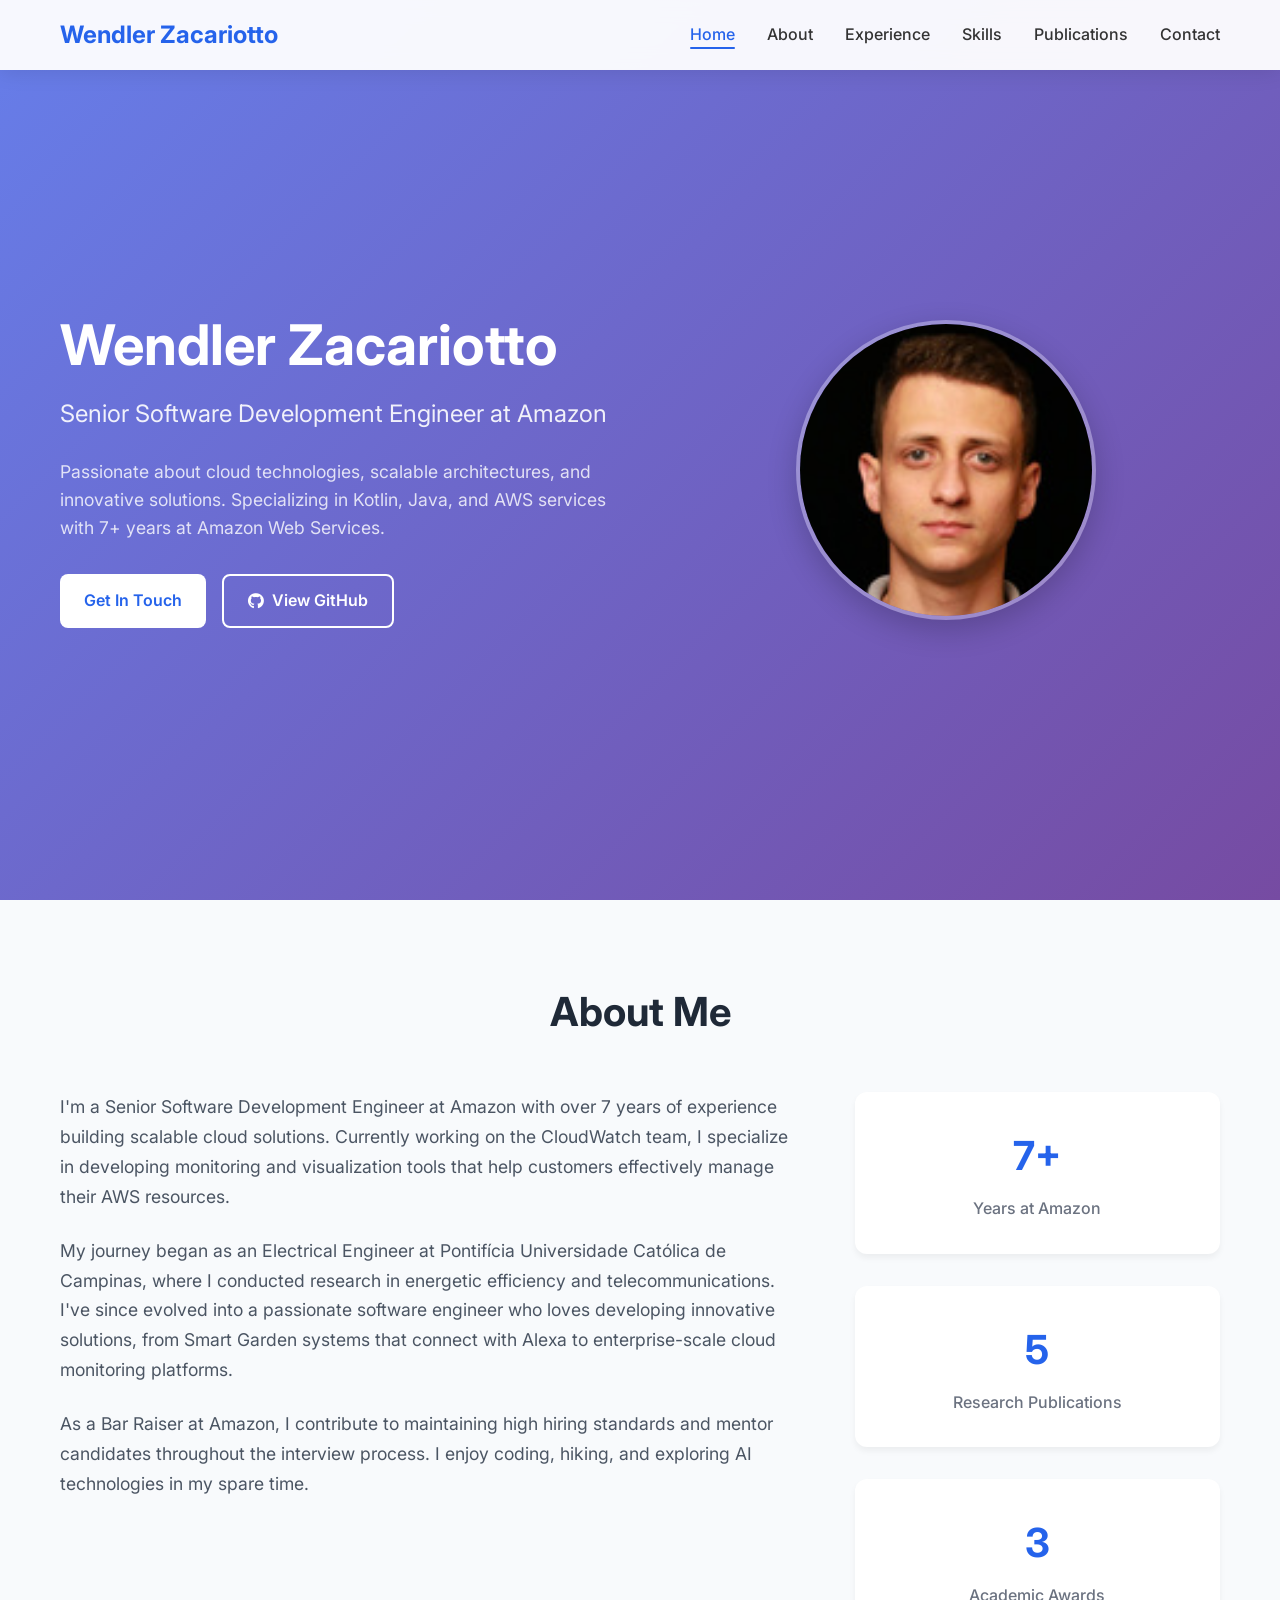
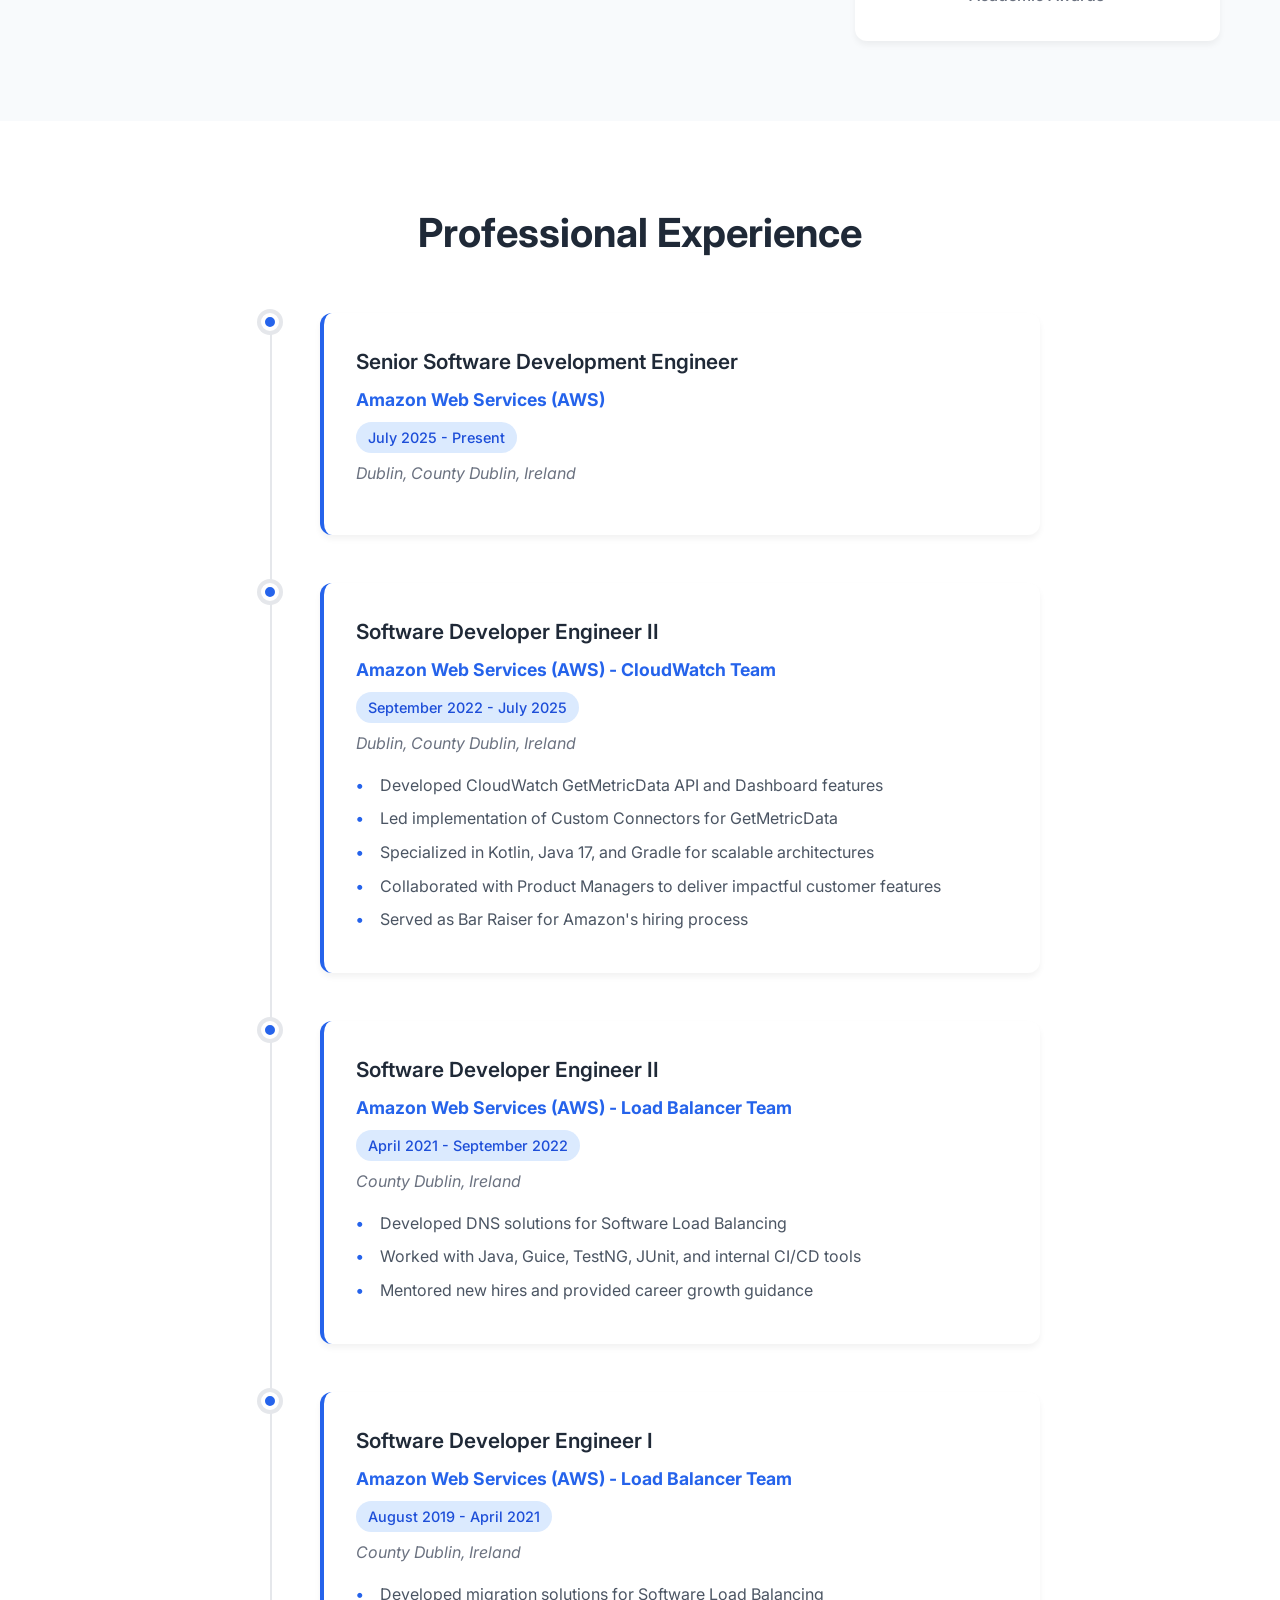
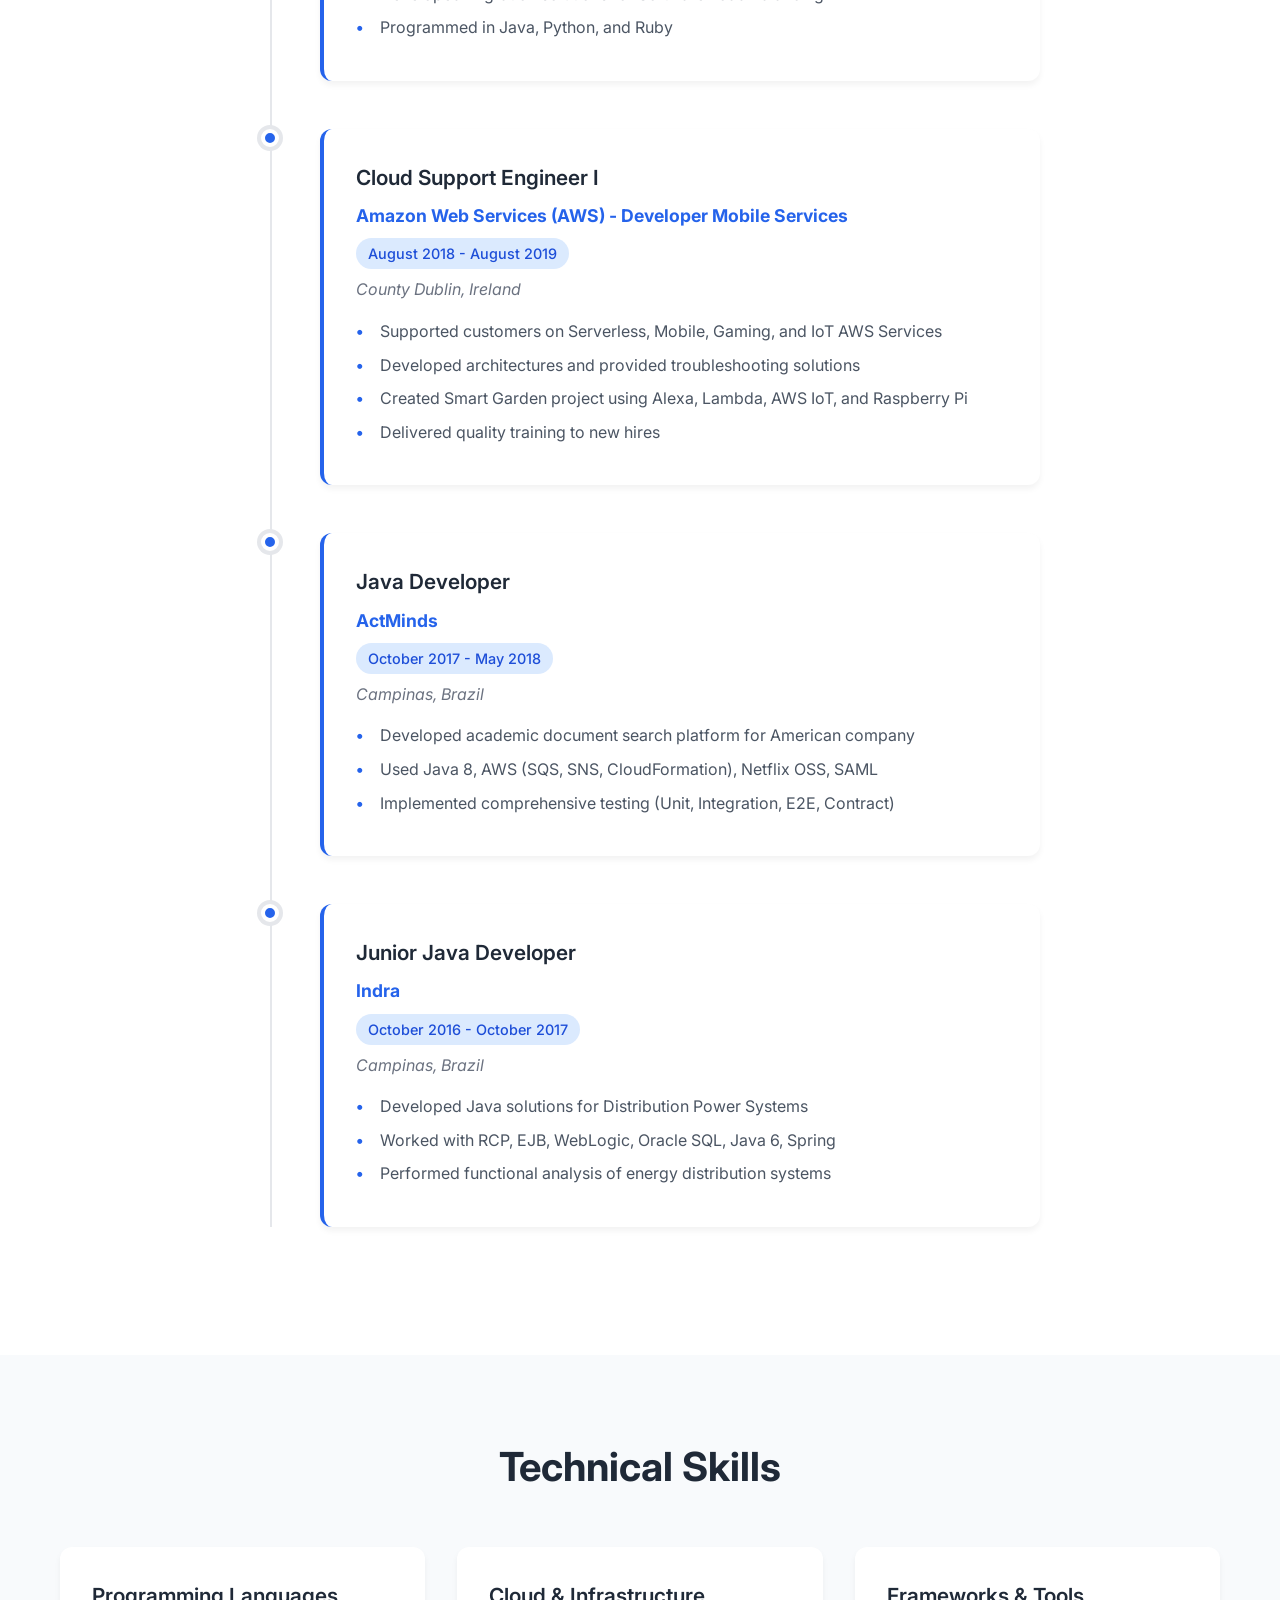
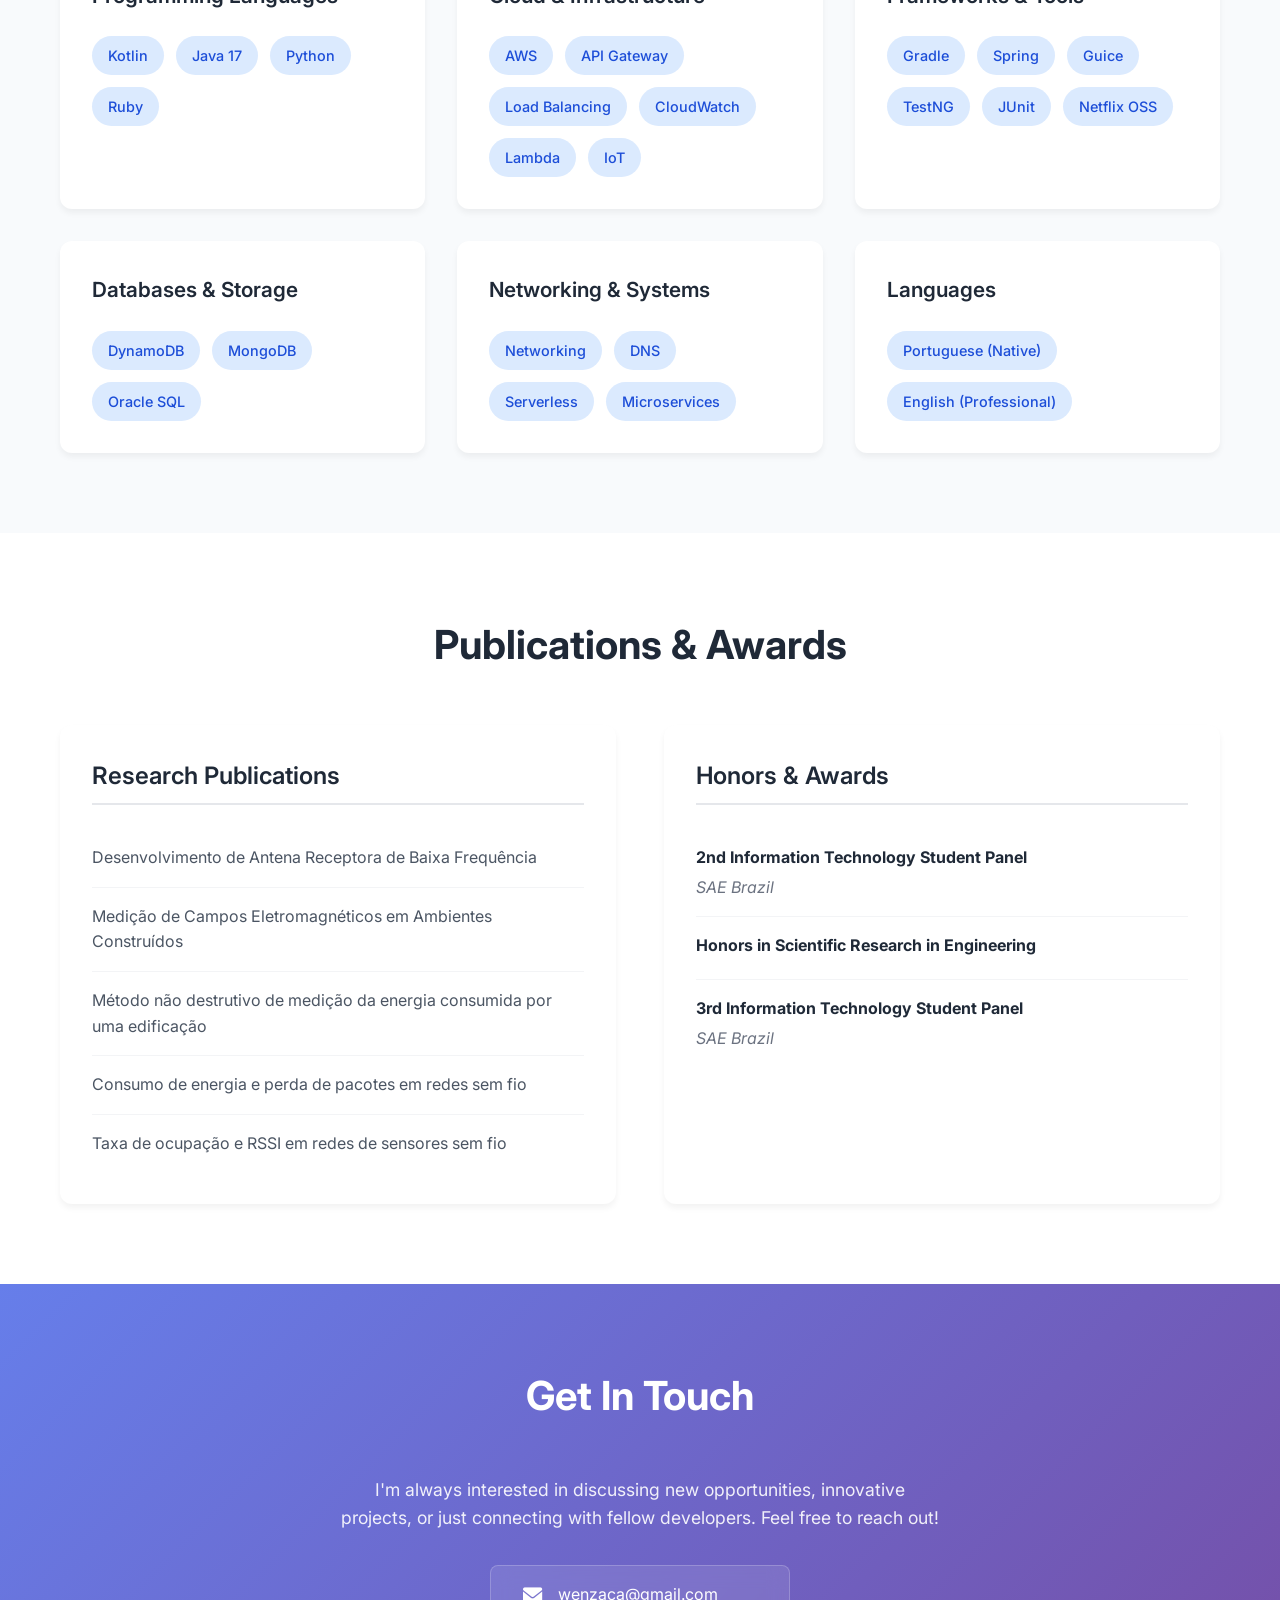
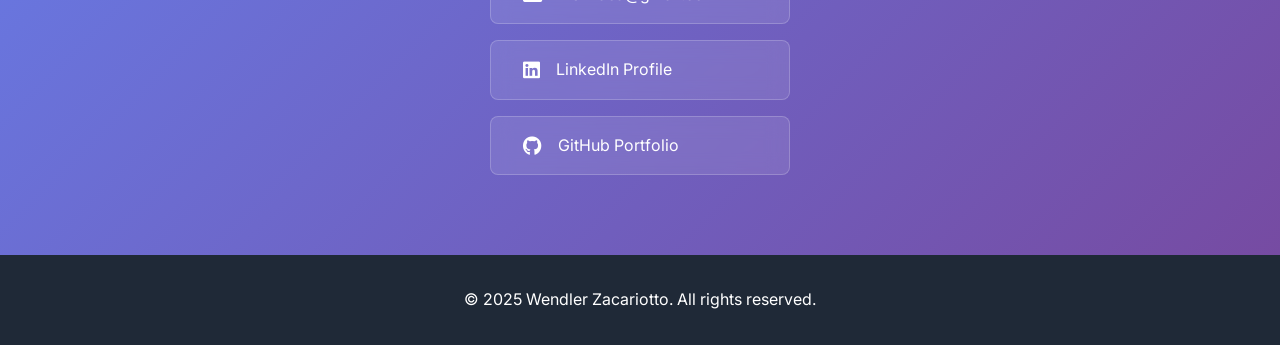
==== commit 934d90fb: "Add professional profile photo and update styling - Added profile-photo.jpg to replace placeholder -" ====
--- a/index.html
+++ b/index.html
@@ -61,9 +61,7 @@
                     </div>
                 </div>
                 <div class="hero-image">
-                    <div class="profile-placeholder">
-                        <i class="fas fa-user"></i>
-                    </div>
+                    <img src="profile-photo.jpg" alt="Wendler Zacariotto - Senior Software Development Engineer" class="profile-photo">
                 </div>
             </div>
         </section>
--- a/styles.css
+++ b/styles.css
@@ -179,6 +179,21 @@
     color: rgba(255, 255, 255, 0.7);
     backdrop-filter: blur(10px);
     border: 2px solid rgba(255, 255, 255, 0.2);
+}
+
+.profile-photo {
+    width: 300px;
+    height: 300px;
+    border-radius: 50%;
+    object-fit: cover;
+    border: 4px solid rgba(255, 255, 255, 0.3);
+    box-shadow: 0 10px 30px rgba(0, 0, 0, 0.2);
+    transition: transform 0.3s ease, box-shadow 0.3s ease;
+}
+
+.profile-photo:hover {
+    transform: scale(1.05);
+    box-shadow: 0 15px 40px rgba(0, 0, 0, 0.3);
 }
 
 /* Section Styles */
@@ -528,6 +543,11 @@
         font-size: 4rem;
     }
 
+    .profile-photo {
+        width: 200px;
+        height: 200px;
+    }
+
     .about-content {
         grid-template-columns: 1fr;
         gap: 2rem;
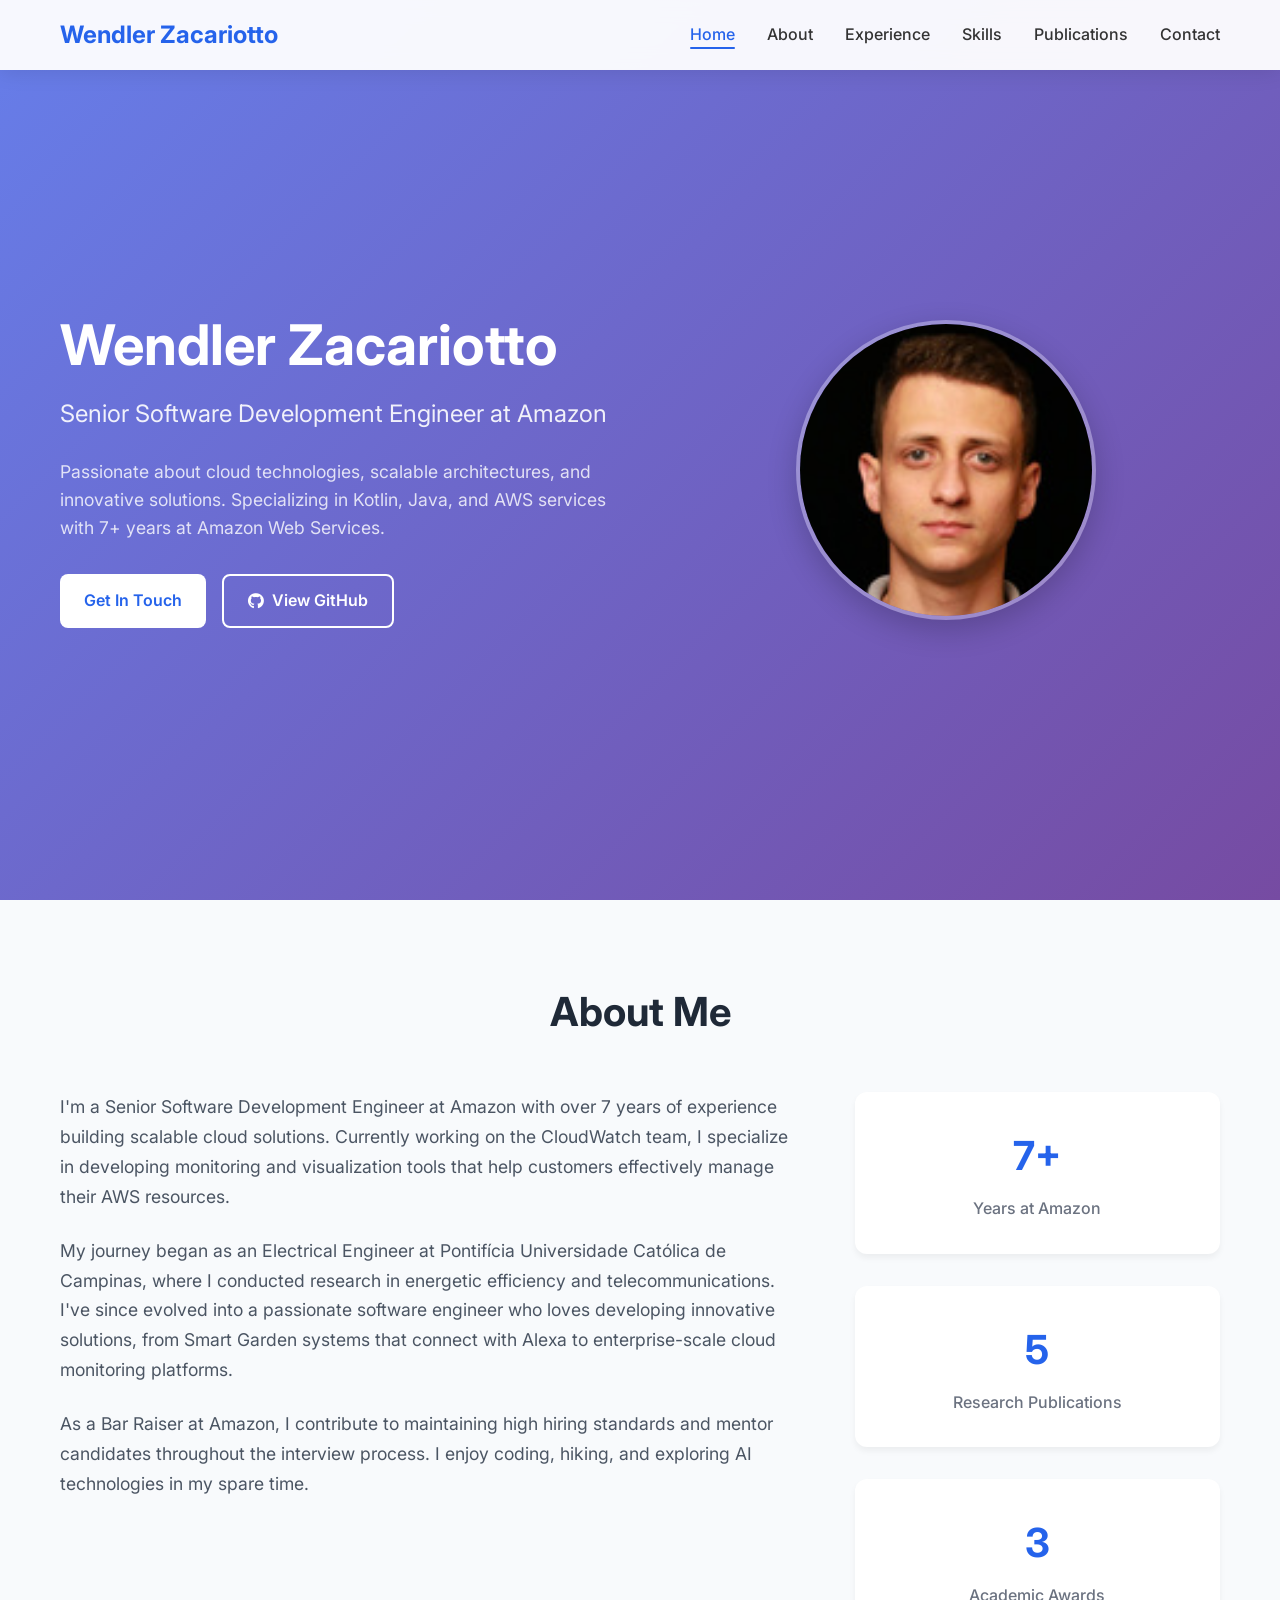
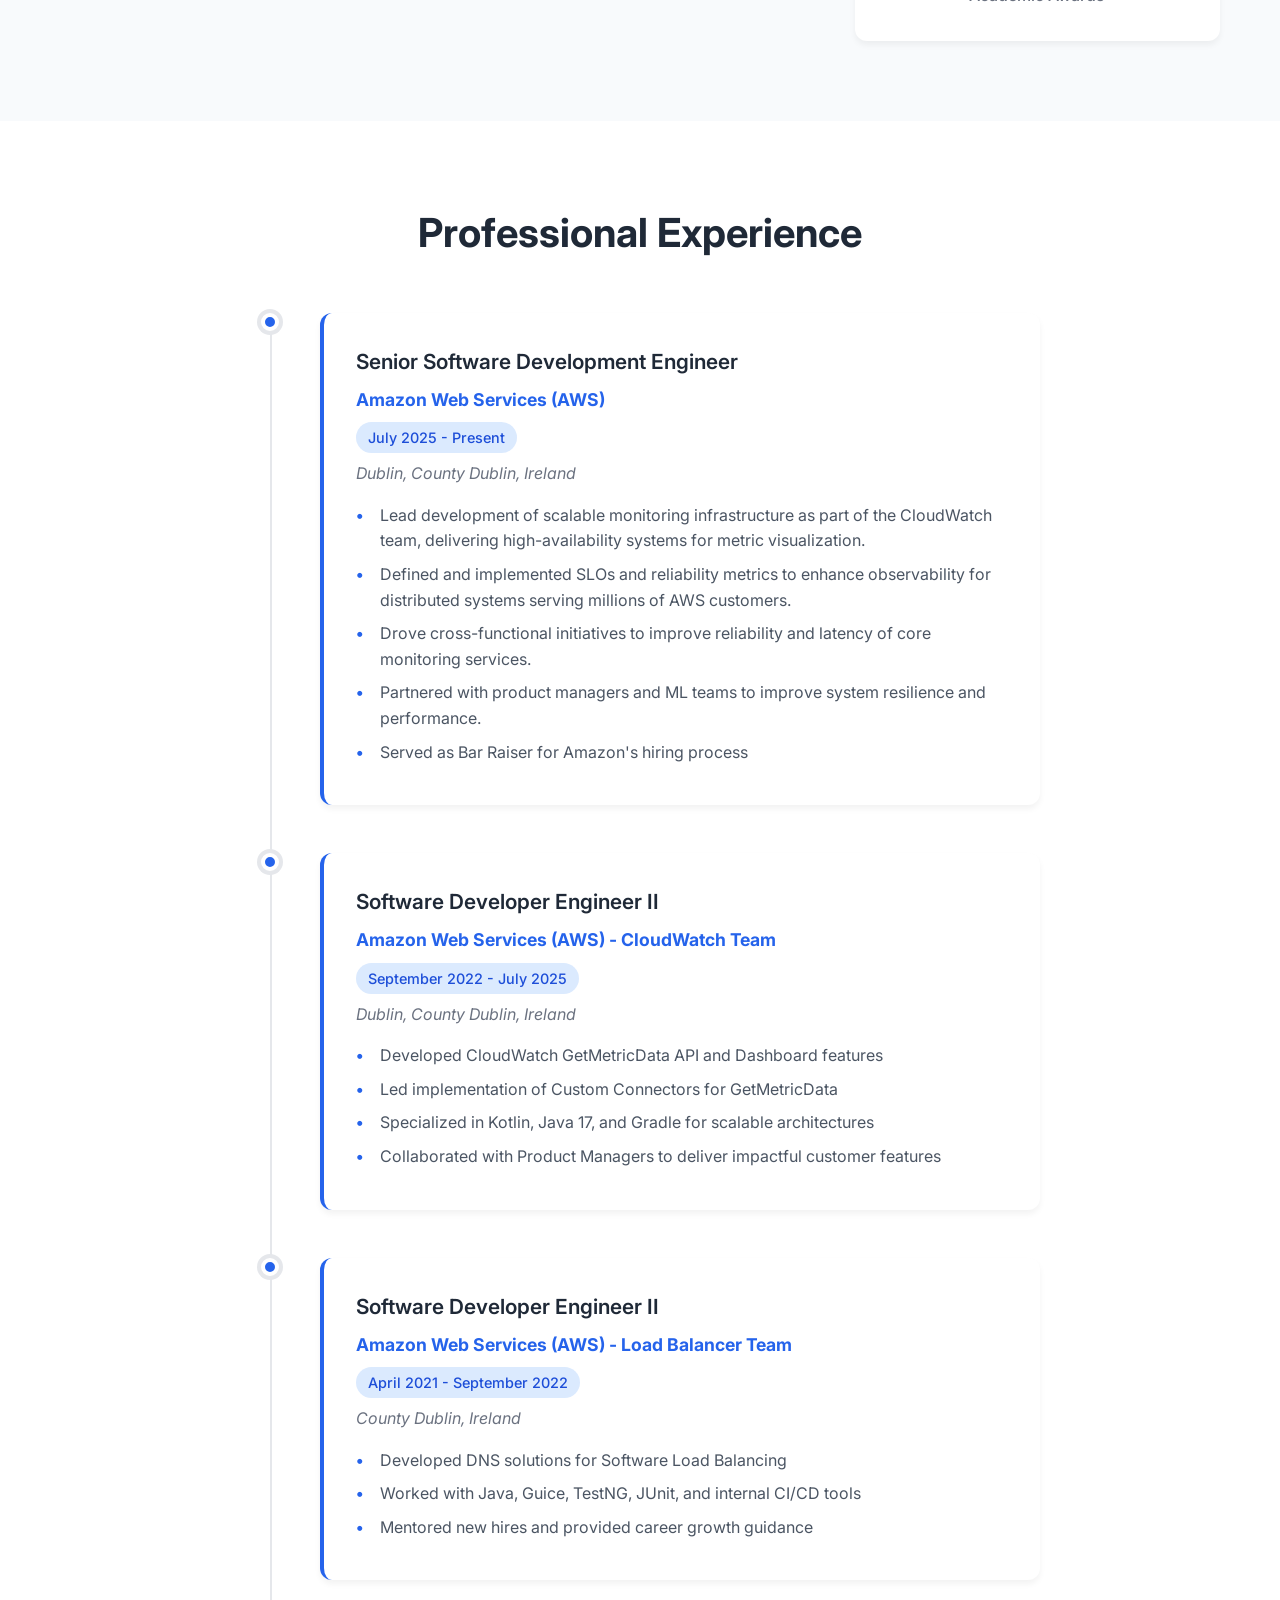
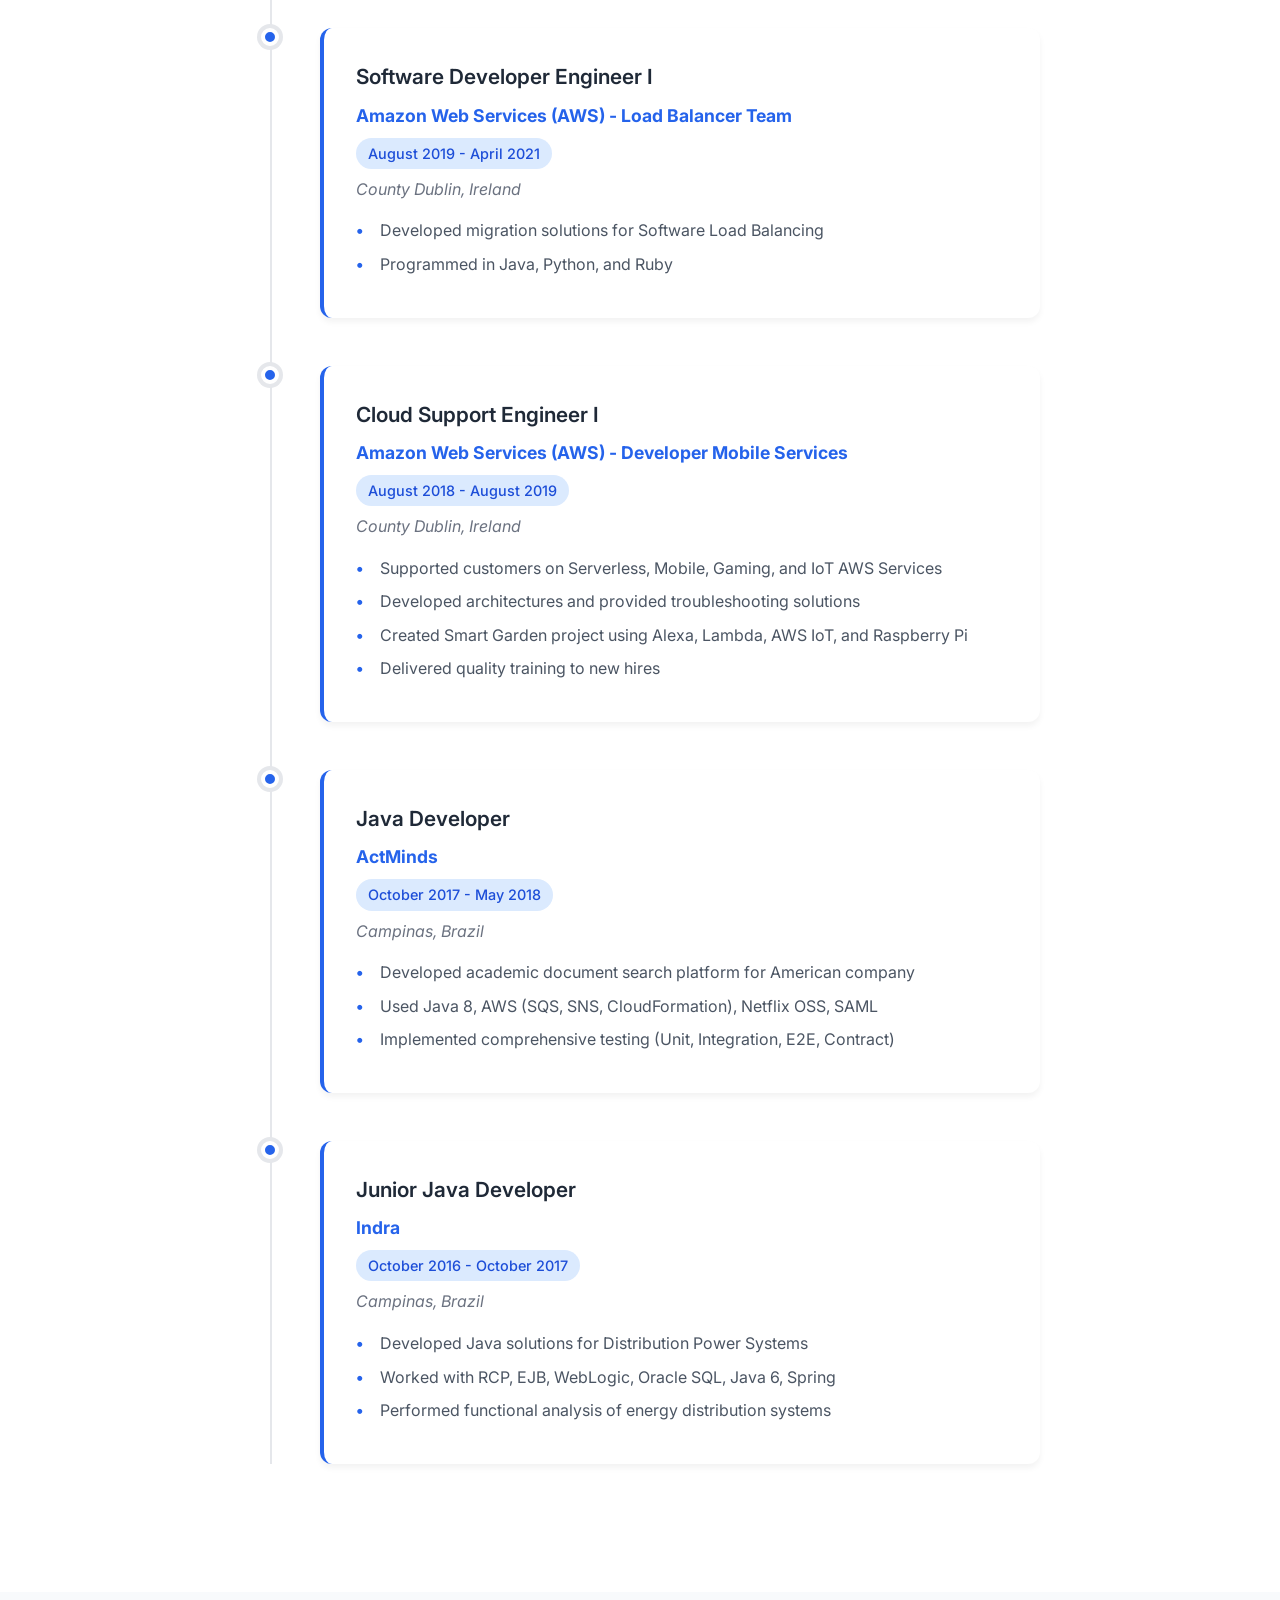
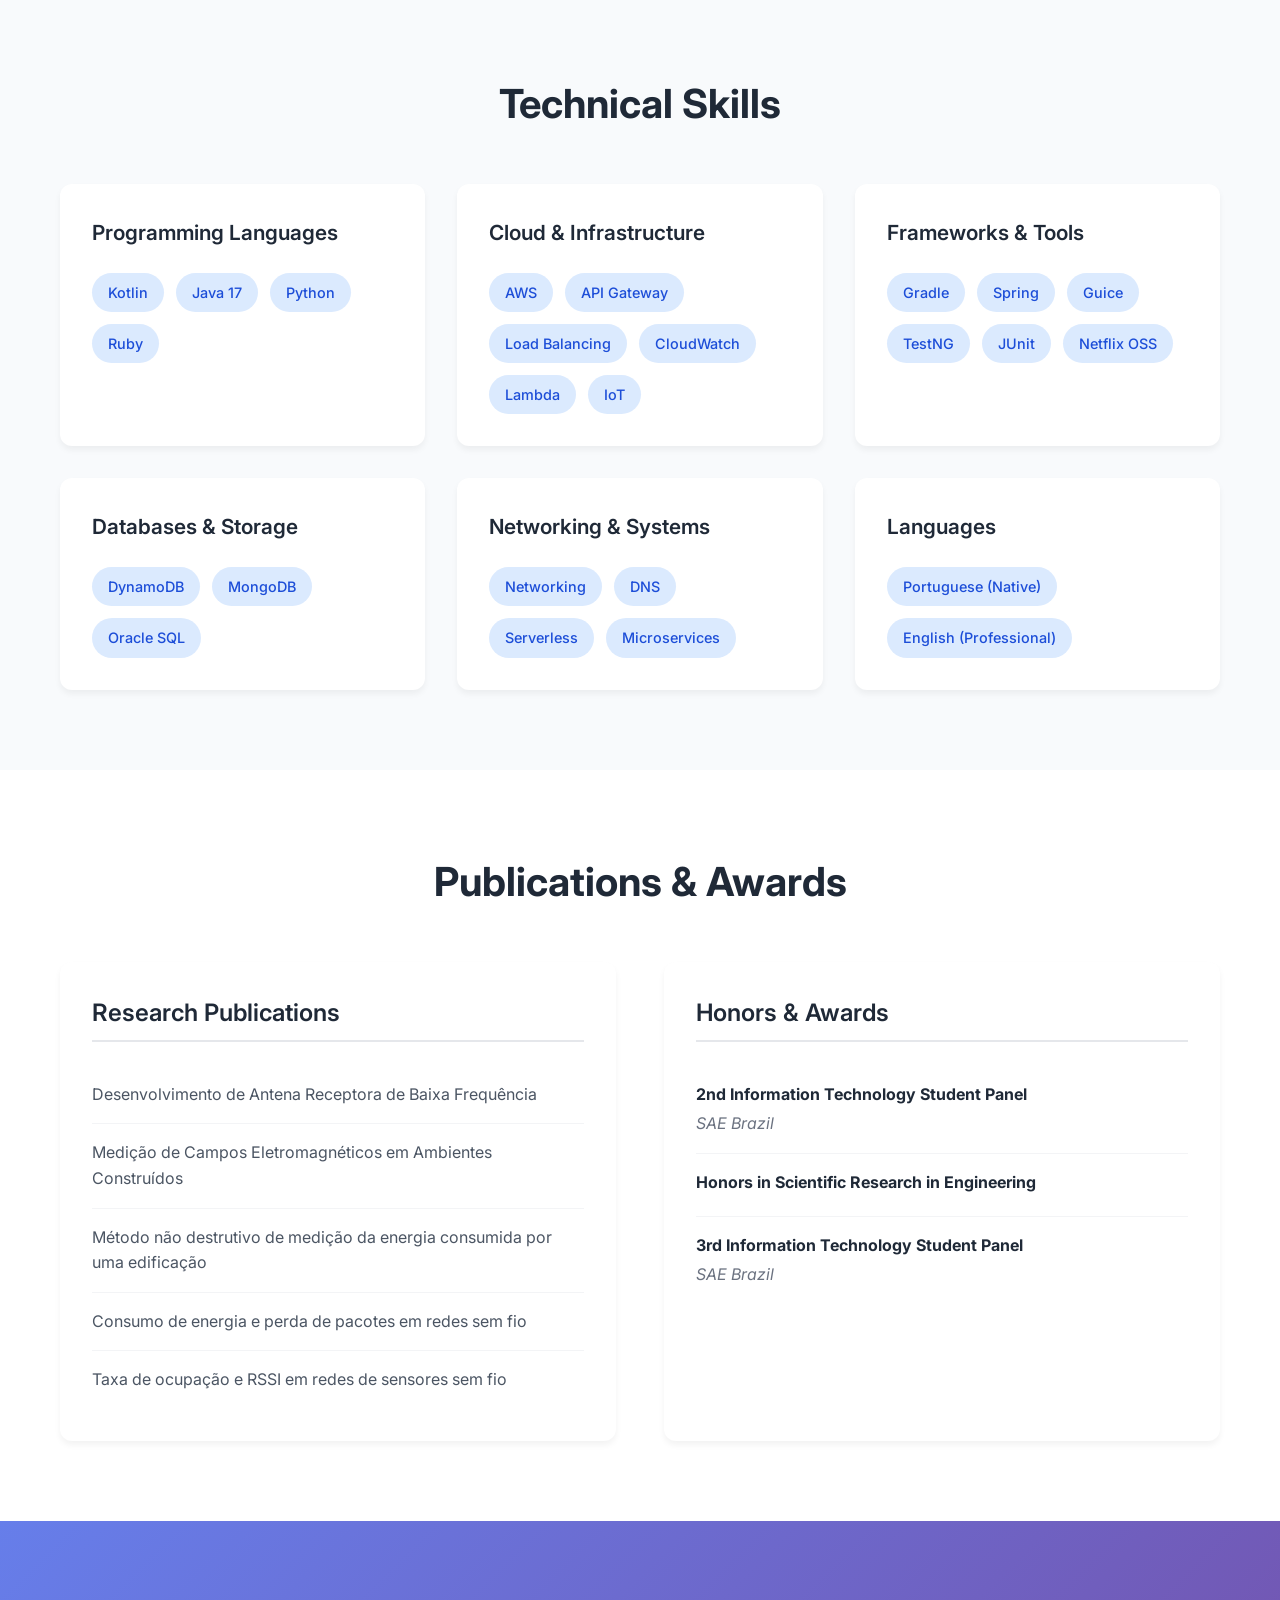
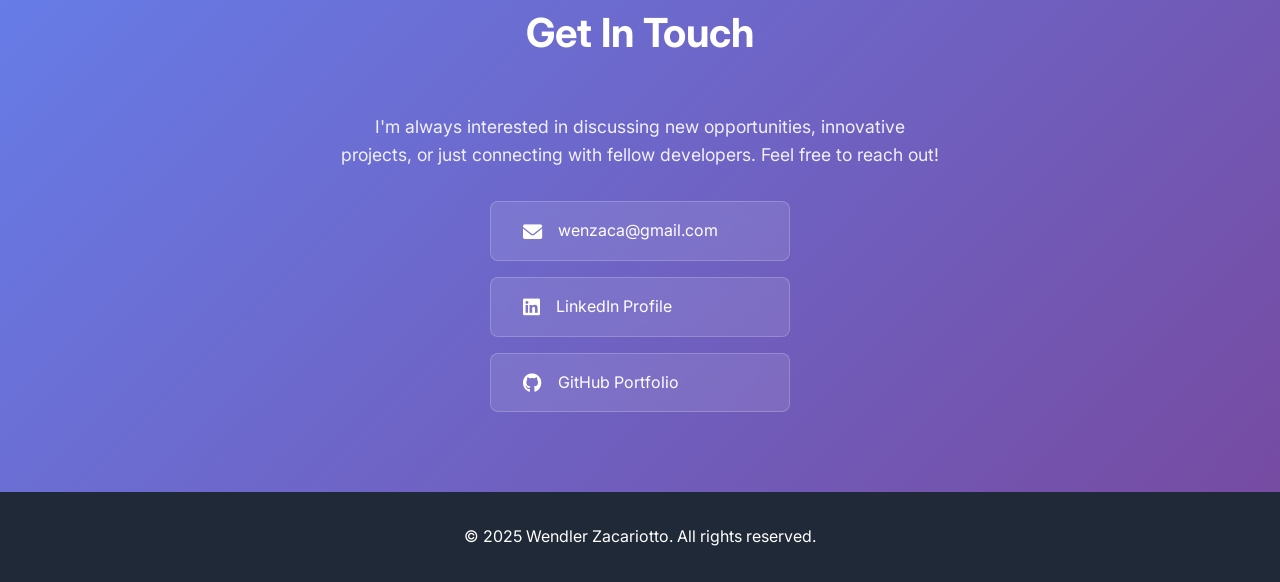
==== commit 544cf533: "Update index.html" ====
--- a/index.html
+++ b/index.html
@@ -120,6 +120,13 @@
                             <h4>Amazon Web Services (AWS)</h4>
                             <span class="timeline-date">July 2025 - Present</span>
                             <p class="timeline-location">Dublin, County Dublin, Ireland</p>
+                            <ul>
+                                <li>Lead development of scalable monitoring infrastructure as part of the CloudWatch team, delivering high-availability systems for metric visualization.</li>
+                                <li>Defined and implemented SLOs and reliability metrics to enhance observability for distributed systems serving millions of AWS customers.</li>
+                                <li>Drove cross-functional initiatives to improve reliability and latency of core monitoring services.</li>
+                                <li>Partnered with product managers and ML teams to improve system resilience and performance.</li>
+                                <li>Served as Bar Raiser for Amazon's hiring process</li>
+                            </ul>
                         </div>
                     </div>
 
@@ -135,7 +142,6 @@
                                 <li>Led implementation of Custom Connectors for GetMetricData</li>
                                 <li>Specialized in Kotlin, Java 17, and Gradle for scalable architectures</li>
                                 <li>Collaborated with Product Managers to deliver impactful customer features</li>
-                                <li>Served as Bar Raiser for Amazon's hiring process</li>
                             </ul>
                         </div>
                     </div>
